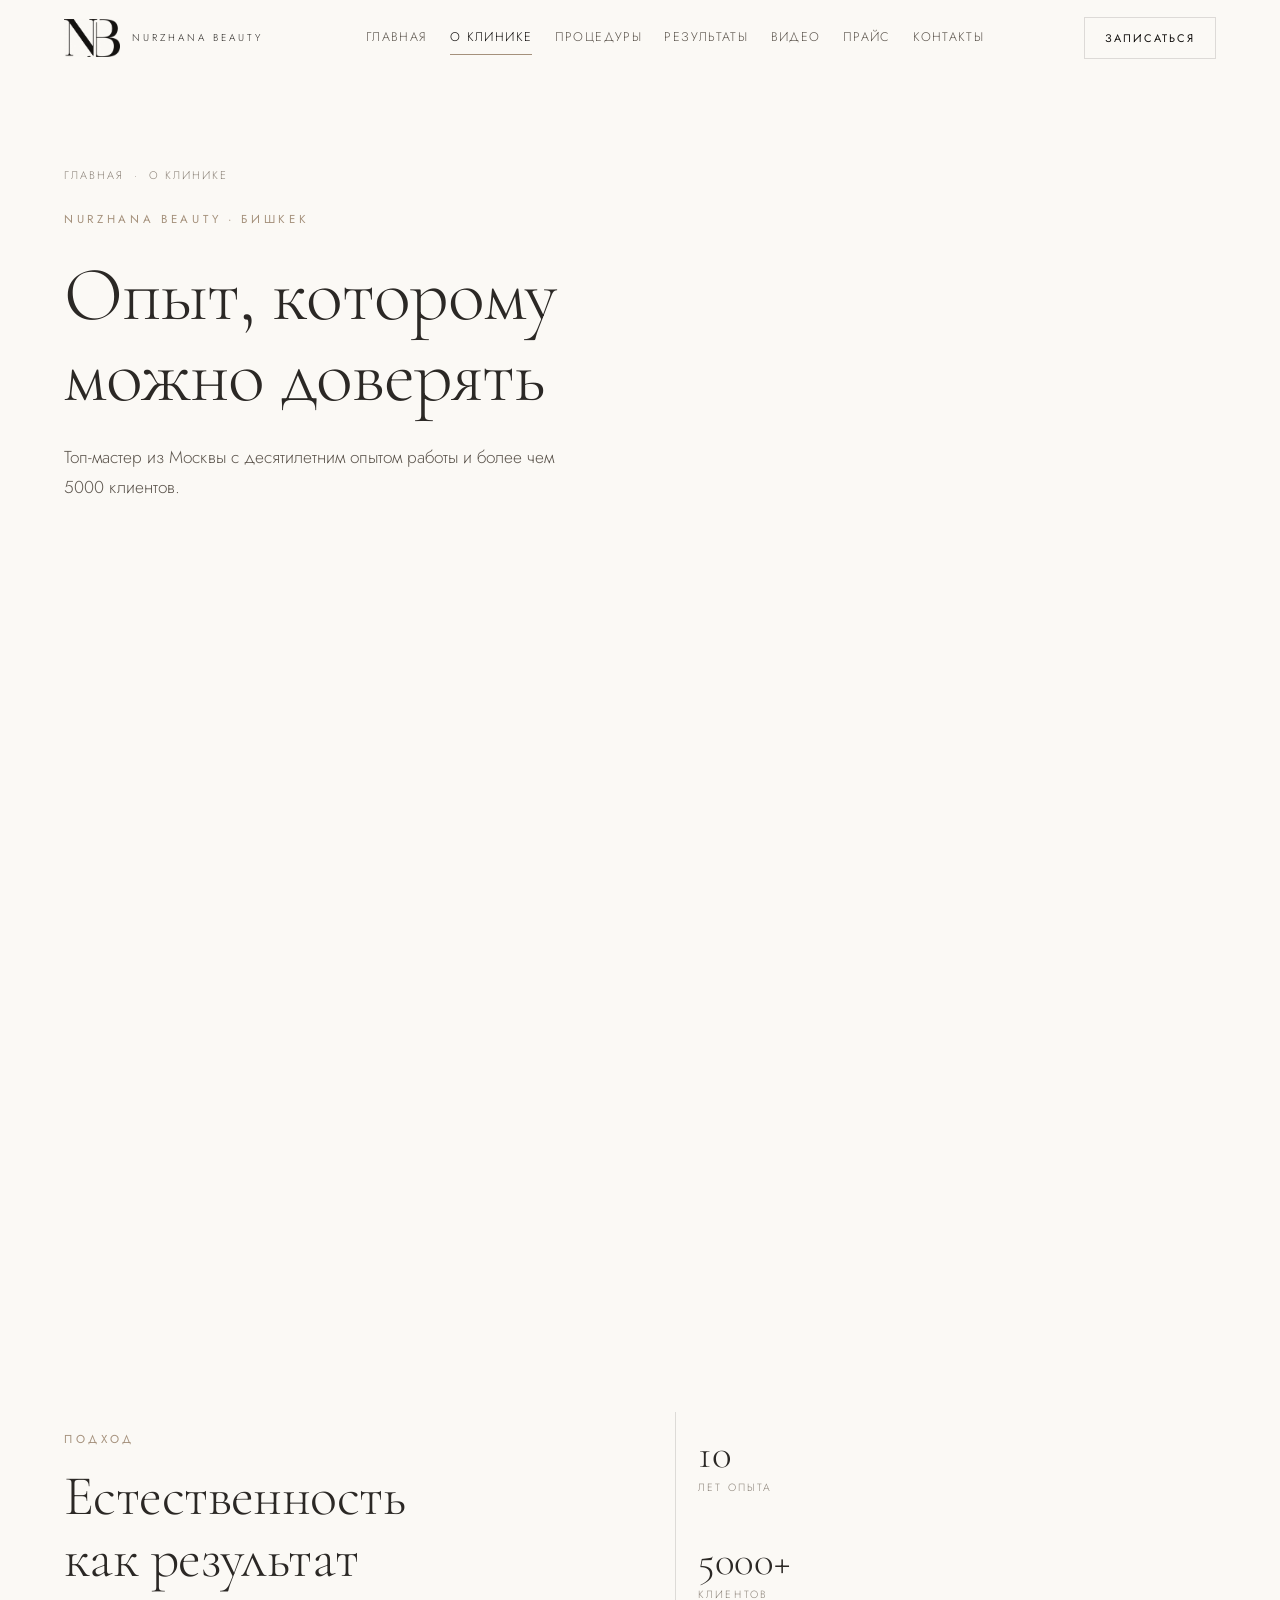
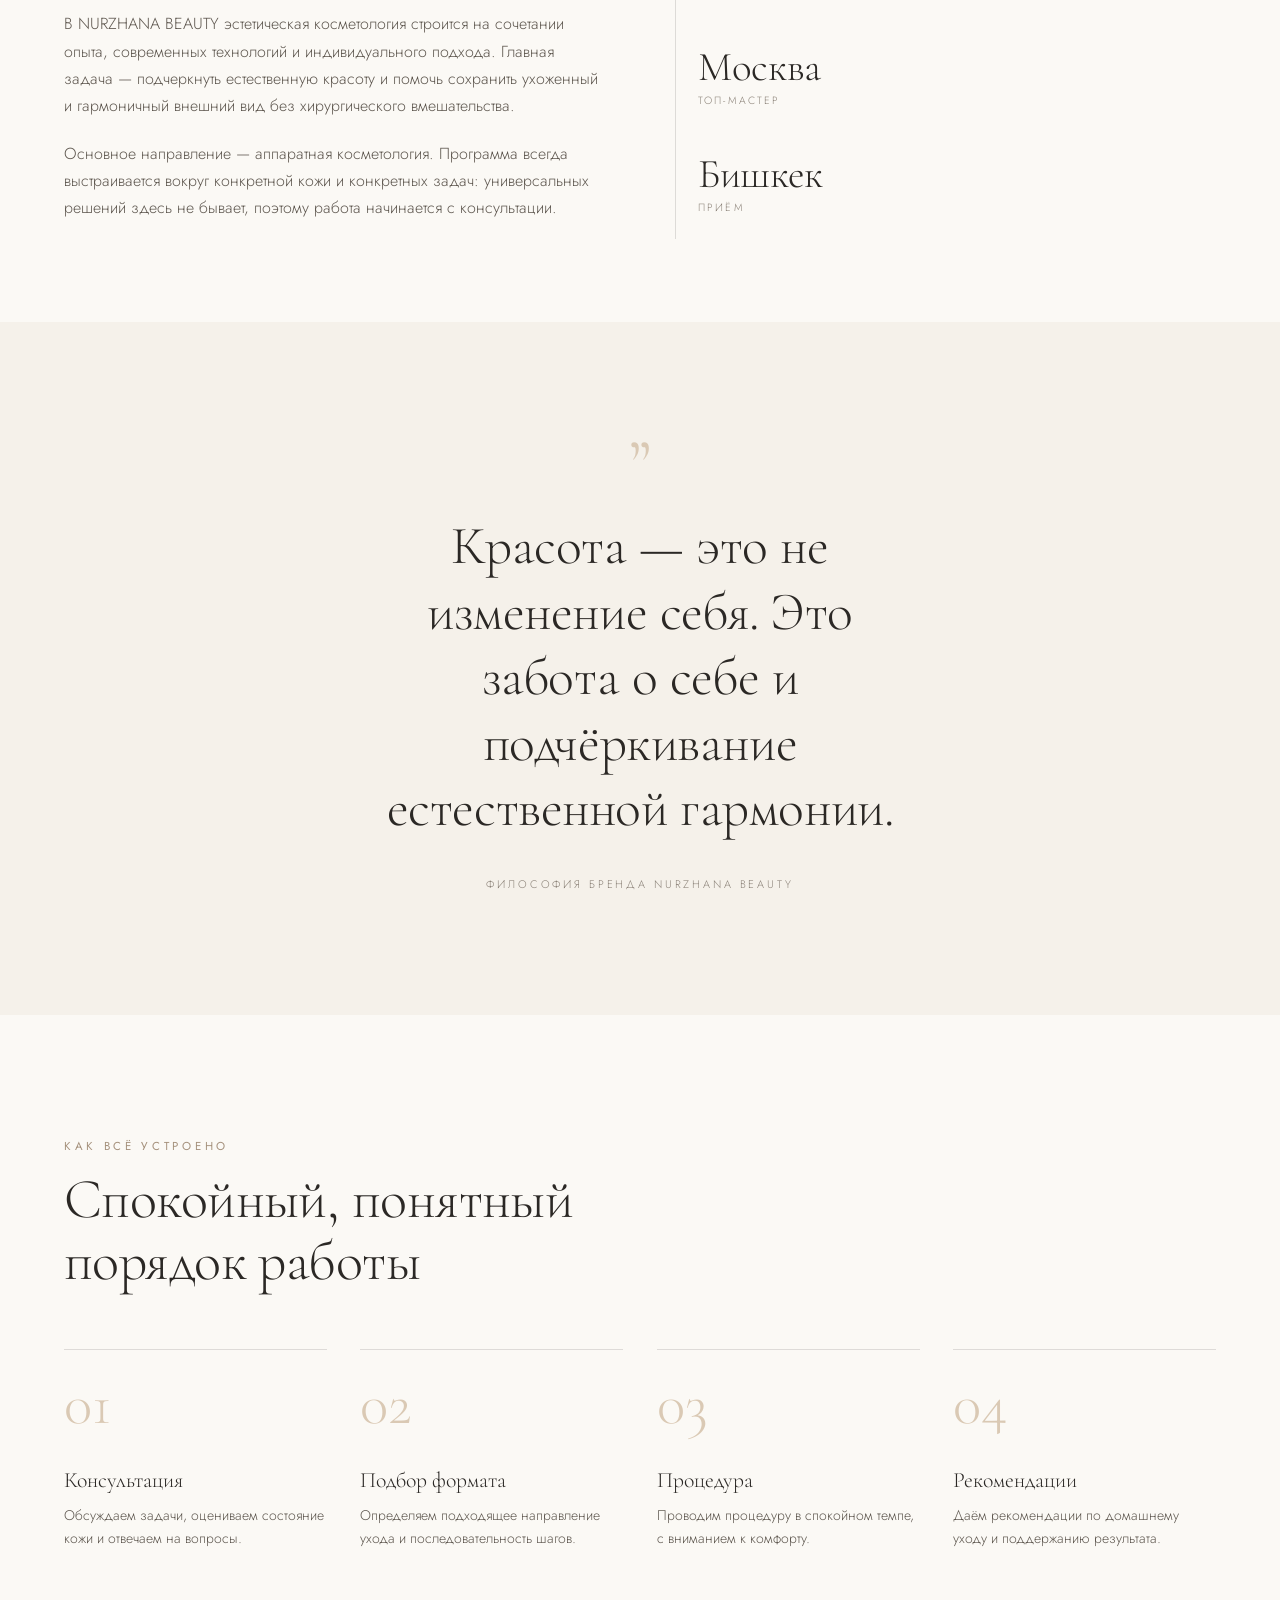
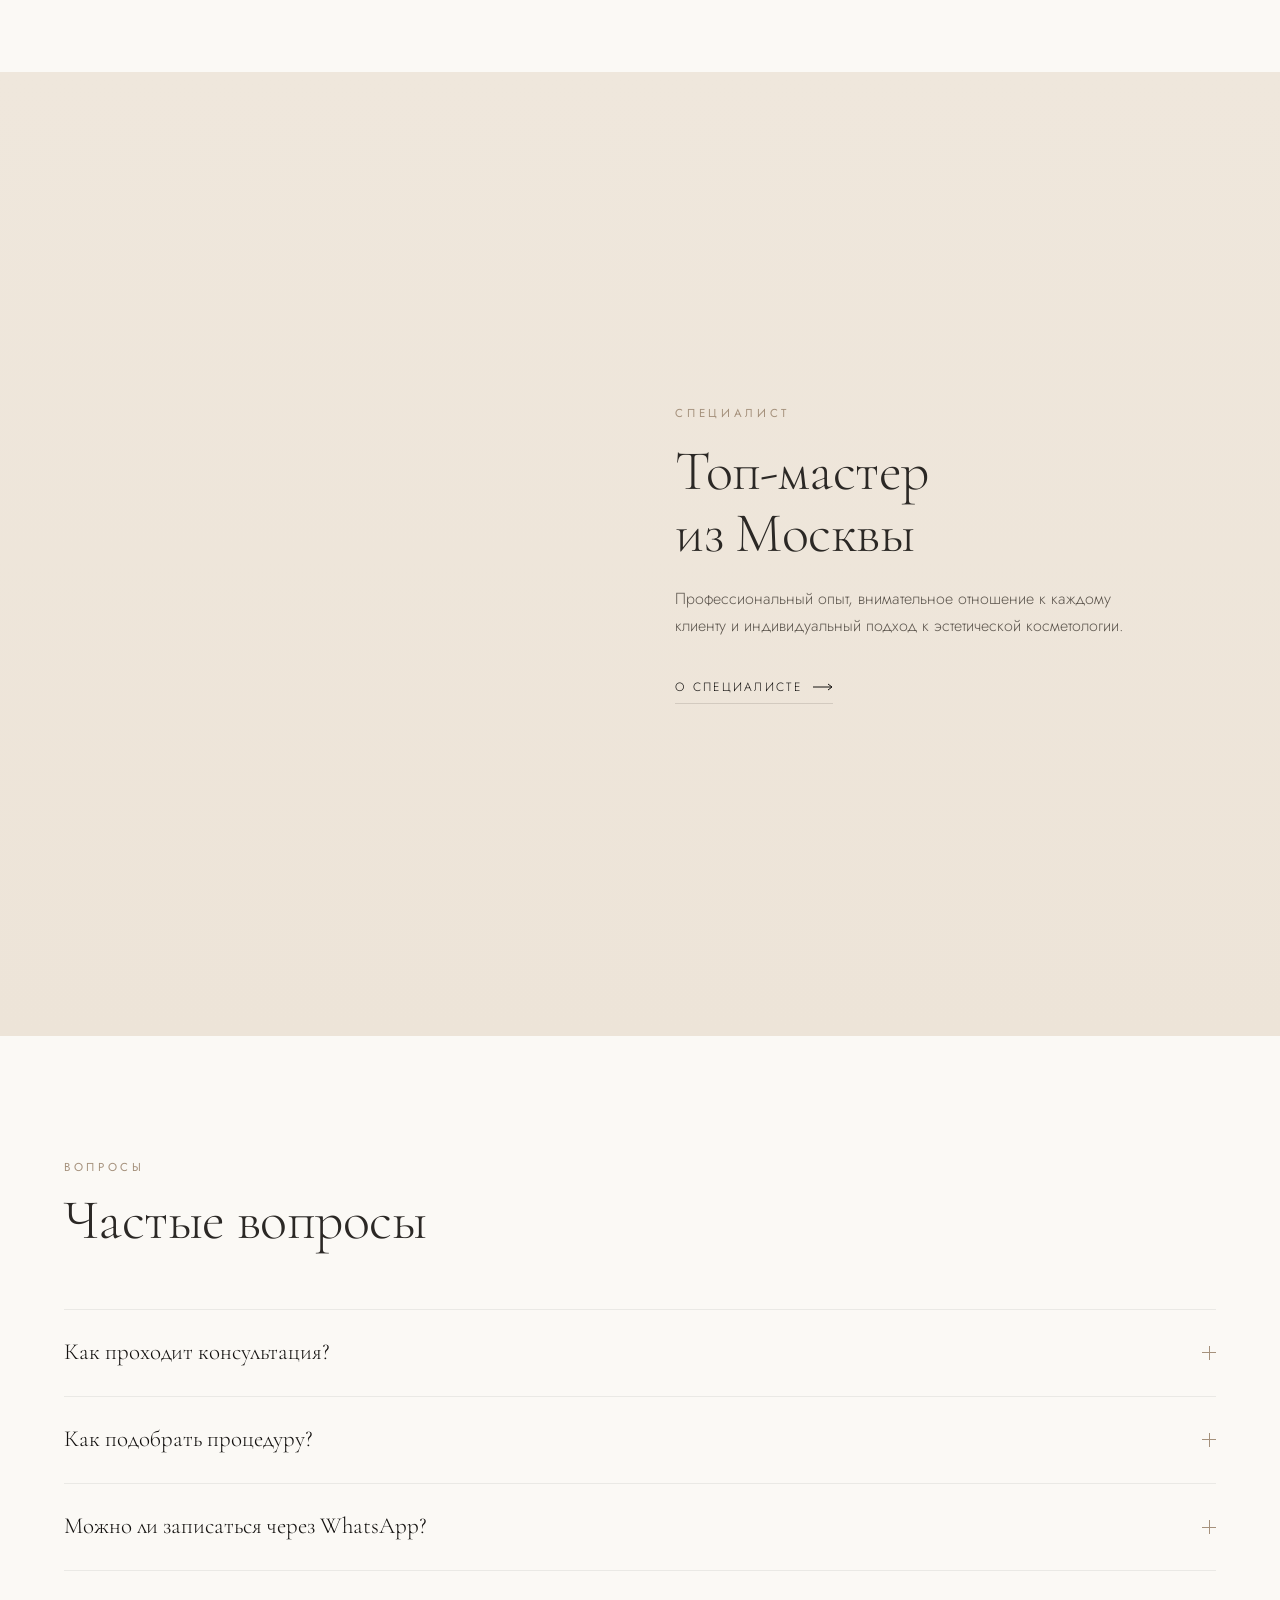
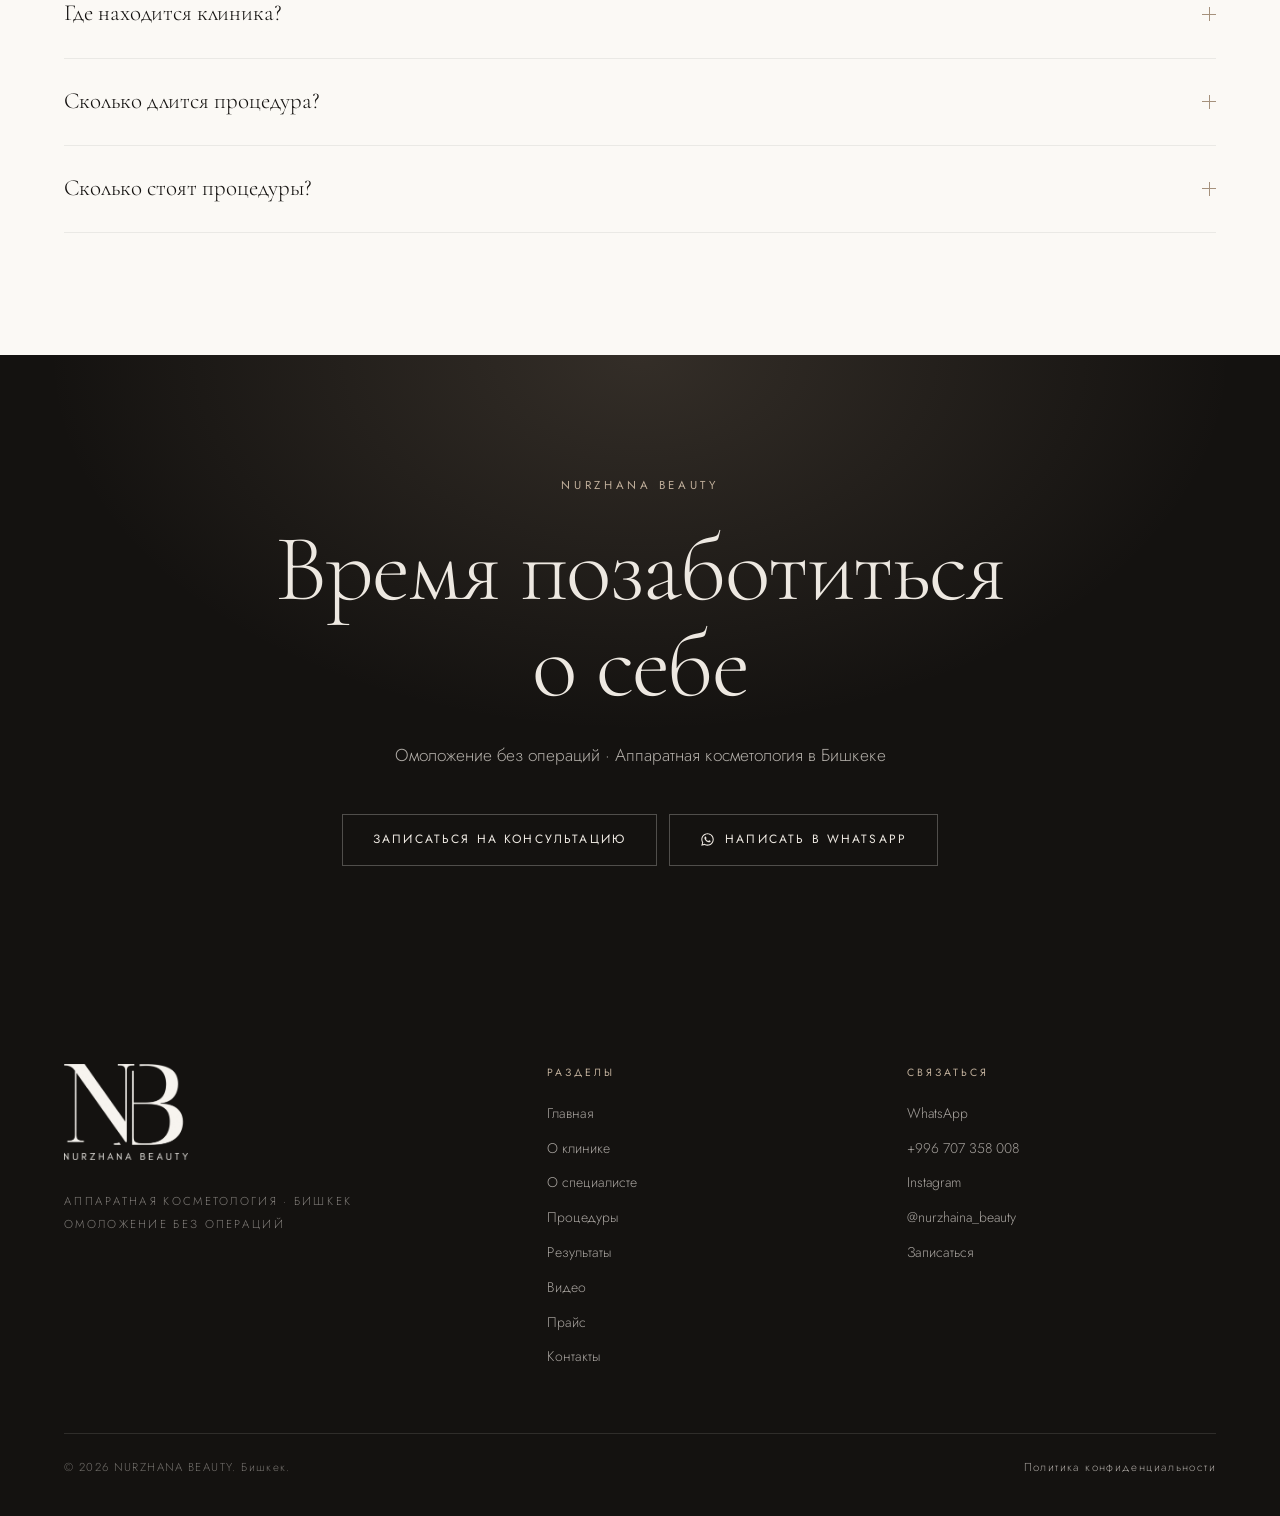
==== about.html @ 9b2171ca "Сайт NURZHANA BEAUTY — аппаратная косметология, Бишкек Премиальный статический сайт бренда: 10 стран" ====
<!doctype html>
<html lang="ru">
<head>
<meta charset="utf-8">
<meta name="viewport" content="width=device-width,initial-scale=1">
<title>О клинике — NURZHANA BEAUTY, аппаратная косметология в Бишкеке</title>
<meta name="description" content="NURZHANA BEAUTY — аппаратная косметология в Бишкеке. Опыт, современные технологии и индивидуальный подход: 10 лет практики и более 5000 клиентов.">
<meta name="theme-color" content="#FBF9F5">
<meta property="og:type" content="website">
<meta property="og:site_name" content="NURZHANA BEAUTY">
<meta property="og:locale" content="ru_RU">
<meta property="og:title" content="О клинике — NURZHANA BEAUTY">
<meta property="og:description" content="Опыт, которому можно доверять. Аппаратная косметология в Бишкеке.">
<meta property="og:image" content="assets/img/og.jpg">
<meta property="og:image:width" content="1200">
<meta property="og:image:height" content="630">
<meta name="twitter:card" content="summary_large_image">
<link rel="icon" href="assets/img/favicon-32.png" sizes="32x32">
<link rel="apple-touch-icon" href="assets/img/apple-touch-icon.png">
<link rel="preconnect" href="https://fonts.googleapis.com">
<link rel="preconnect" href="https://fonts.gstatic.com" crossorigin>
<link rel="stylesheet" href="https://fonts.googleapis.com/css2?family=Cormorant+Garamond:ital,wght@0,300;0,400;1,300&family=Jost:wght@300;400;500&display=swap">
<link rel="stylesheet" href="assets/css/style.css">
<script defer src="assets/js/data.js"></script>
<script defer src="assets/js/main.js"></script>
</head>
<body>
<!--HEADER:START-->
<a class="skip" href="#main">Перейти к содержанию</a>

<header class="site-header">
  <div class="wrap site-header__in">
    <a class="logo" href="index.html" aria-label="NURZHANA BEAUTY — на главную">
      <img class="logo__mark" src="assets/img/logo-mark.png" alt="" width="56" height="38" aria-hidden="true"
           onerror="document.documentElement.classList.add('no-logo-img');this.remove()">
      <span class="logo__mono" aria-hidden="true">NB</span>
      <span class="logo__word">Nurzhana Beauty</span>
    </a>

    <nav class="nav" aria-label="Основная навигация">
      <a href="index.html">Главная</a>
      <a href="about.html">О клинике</a>
      <a href="procedures.html">Процедуры</a>
      <a href="results.html">Результаты</a>
      <a href="video.html">Видео</a>
      <a href="price.html">Прайс</a>
      <a href="contacts.html">Контакты</a>
    </nav>

    <a class="btn btn--ghost btn--sm header-cta" href="contacts.html#zapis" data-cta-book><span>Записаться</span></a>

    <button class="burger" type="button" aria-label="Открыть меню" aria-expanded="false" aria-controls="drawer">
      <span></span><span></span>
    </button>
  </div>
</header>

<div class="drawer" id="drawer" aria-hidden="true">
  <nav aria-label="Мобильная навигация">
    <a href="index.html">Главная</a>
    <a href="about.html">О клинике</a>
    <a href="procedures.html">Процедуры</a>
    <a href="results.html">Результаты</a>
    <a href="video.html">Видео</a>
    <a href="price.html">Прайс</a>
    <a href="contacts.html">Контакты</a>
  </nav>
  <div class="drawer__meta">
    <a class="btn btn--wide" href="#" data-wa="default"><span>Написать в WhatsApp</span></a>
    <div class="drawer__sub">
      <a href="specialist.html">О специалисте</a>
      <a href="https://www.instagram.com/nurzhaina_beauty/" target="_blank" rel="noopener">Instagram</a>
      <a href="tel:+996707358008">+996 707 358 008</a>
    </div>
  </div>
</div>

<a class="fab" href="#" data-wa="default" aria-label="Написать в WhatsApp">
  <span class="fab__ico" aria-hidden="true">
    <svg width="21" height="21" viewBox="0 0 24 24" fill="currentColor"><path d="M12.04 2C6.58 2 2.13 6.45 2.13 11.91c0 1.75.46 3.46 1.32 4.96L2 22l5.25-1.38a9.9 9.9 0 004.79 1.22h.01c5.46 0 9.91-4.45 9.91-9.91 0-2.65-1.03-5.14-2.9-7.01A9.82 9.82 0 0012.04 2zm0 18.15h-.01a8.23 8.23 0 01-4.19-1.15l-.3-.18-3.12.82.83-3.04-.2-.31a8.19 8.19 0 01-1.26-4.38c0-4.54 3.7-8.23 8.25-8.23 2.2 0 4.27.86 5.83 2.42a8.19 8.19 0 012.41 5.82c0 4.54-3.7 8.23-8.24 8.23zm4.52-6.16c-.25-.12-1.47-.72-1.69-.81-.23-.08-.39-.12-.56.13-.16.24-.64.8-.79.97-.14.16-.29.19-.54.06-.25-.12-1.05-.39-1.99-1.23-.74-.66-1.23-1.47-1.38-1.72-.14-.25-.01-.38.11-.5.11-.11.25-.29.37-.44.12-.14.16-.25.25-.41.08-.17.04-.31-.02-.43-.06-.12-.56-1.34-.76-1.84-.2-.48-.4-.42-.56-.43h-.47c-.16 0-.43.06-.65.31-.22.25-.86.84-.86 2.05s.88 2.38 1 2.54c.12.17 1.73 2.64 4.2 3.7.59.25 1.04.4 1.4.52.59.19 1.12.16 1.55.1.47-.07 1.47-.6 1.68-1.18.21-.58.21-1.07.14-1.18-.06-.11-.22-.17-.47-.29z"/></svg>
  </span>
  <span class="fab__tx">Написать в WhatsApp</span>
</a>

<nav class="mbar" aria-label="Быстрые действия">
  <div class="mbar__in">
    <a href="#" data-wa="default">
      <svg viewBox="0 0 24 24" fill="currentColor" aria-hidden="true"><path d="M12.04 2C6.58 2 2.13 6.45 2.13 11.91c0 1.75.46 3.46 1.32 4.96L2 22l5.25-1.38a9.9 9.9 0 004.79 1.22h.01c5.46 0 9.91-4.45 9.91-9.91 0-2.65-1.03-5.14-2.9-7.01A9.82 9.82 0 0012.04 2zm0 18.15h-.01a8.23 8.23 0 01-4.19-1.15l-.3-.18-3.12.82.83-3.04-.2-.31a8.19 8.19 0 01-1.26-4.38c0-4.54 3.7-8.23 8.25-8.23 2.2 0 4.27.86 5.83 2.42a8.19 8.19 0 012.41 5.82c0 4.54-3.7 8.23-8.24 8.23zm4.52-6.16c-.25-.12-1.47-.72-1.69-.81-.23-.08-.39-.12-.56.13-.16.24-.64.8-.79.97-.14.16-.29.19-.54.06-.25-.12-1.05-.39-1.99-1.23-.74-.66-1.23-1.47-1.38-1.72-.14-.25-.01-.38.11-.5.11-.11.25-.29.37-.44.12-.14.16-.25.25-.41.08-.17.04-.31-.02-.43-.06-.12-.56-1.34-.76-1.84-.2-.48-.4-.42-.56-.43h-.47c-.16 0-.43.06-.65.31-.22.25-.86.84-.86 2.05s.88 2.38 1 2.54c.12.17 1.73 2.64 4.2 3.7.59.25 1.04.4 1.4.52.59.19 1.12.16 1.55.1.47-.07 1.47-.6 1.68-1.18.21-.58.21-1.07.14-1.18-.06-.11-.22-.17-.47-.29z"/></svg>
      WhatsApp
    </a>
    <a href="contacts.html#zapis" class="is-primary" data-cta-book>
      <svg viewBox="0 0 24 24" fill="none" stroke="currentColor" stroke-width="1.4" aria-hidden="true"><rect x="3" y="5" width="18" height="16" rx="2"/><path d="M3 10h18M8 3v4M16 3v4"/></svg>
      Записаться
    </a>
    <a href="https://www.instagram.com/nurzhaina_beauty/" target="_blank" rel="noopener">
      <svg viewBox="0 0 24 24" fill="none" stroke="currentColor" stroke-width="1.4" aria-hidden="true"><rect x="2.5" y="2.5" width="19" height="19" rx="5.5"/><circle cx="12" cy="12" r="4"/><circle cx="17.4" cy="6.6" r="1.1" fill="currentColor" stroke="none"/></svg>
      Instagram
    </a>
  </div>
</nav>
<!--HEADER:END-->

<main id="main">

  <section class="phero wrap">
    <div class="phero__in">
      <nav class="crumbs" aria-label="Хлебные крошки" data-reveal="fade">
        <a href="index.html">Главная</a><span>·</span><span>О клинике</span>
      </nav>
      <p class="eyebrow" data-reveal="fade">NURZHANA BEAUTY · Бишкек</p>
      <h1 class="h1" data-reveal data-d="60">Опыт, которому<br>можно доверять</h1>
      <p class="lead mw-50" data-reveal data-d="140">Топ-мастер из Москвы с десятилетним опытом работы и более чем 5000 клиентов.</p>
    </div>
  </section>

  <section class="wrap" style="padding-bottom:var(--sec)">
    <div class="ratio r-16-9" data-reveal="img">
      <div class="ph ph--c"><span class="ph__label">Место для фотографии клиники · интерьер, свет, детали</span></div>
    </div>
  </section>

  <section class="sec sec--tight wrap">
    <div class="split">
      <div class="split__copy">
        <p class="eyebrow" data-reveal="fade">Подход</p>
        <h2 class="h2" data-reveal data-d="60" style="margin-top:18px">Естественность<br>как результат</h2>
        <p class="body" data-reveal data-d="120">В NURZHANA BEAUTY эстетическая косметология строится на сочетании опыта, современных технологий и индивидуального подхода. Главная задача — подчеркнуть естественную красоту и помочь сохранить ухоженный и гармоничный внешний вид без хирургического вмешательства.</p>
        <p class="body" data-reveal data-d="180">Основное направление — аппаратная косметология. Программа всегда выстраивается вокруг конкретной кожи и конкретных задач: универсальных решений здесь не бывает, поэтому работа начинается с консультации.</p>
      </div>
      <div class="split__media">
        <div class="stats" style="flex-direction:column;gap:0" data-reveal data-d="140">
          <div class="stat" style="padding:22px 0 22px 22px"><span class="stat__n">10</span><span class="stat__l">лет опыта</span></div>
          <div class="stat" style="padding:22px 0 22px 22px"><span class="stat__n">5000+</span><span class="stat__l">клиентов</span></div>
          <div class="stat" style="padding:22px 0 22px 22px"><span class="stat__n">Москва</span><span class="stat__l">топ-мастер</span></div>
          <div class="stat" style="padding:22px 0 22px 22px"><span class="stat__n">Бишкек</span><span class="stat__l">приём</span></div>
        </div>
      </div>
    </div>
  </section>

  <section class="sec sec--milk">
    <div class="wrap wrap--narrow">
      <figure class="quote" data-reveal>
        <span class="mark" aria-hidden="true">”</span>
        <blockquote>Красота — это не изменение себя. Это забота о себе и подчёркивание естественной гармонии.</blockquote>
        <figcaption>Философия бренда NURZHANA BEAUTY</figcaption>
      </figure>
    </div>
  </section>

  <section class="sec wrap">
    <div class="sechead">
      <div class="sechead__l">
        <p class="eyebrow" data-reveal="fade">Как всё устроено</p>
        <h2 class="h2 mw-42" data-reveal data-d="60">Спокойный, понятный<br>порядок работы</h2>
      </div>
    </div>
    <div class="why">
      <div class="why__i" data-reveal data-d="0">
        <span class="why__n">01</span>
        <h3 class="why__t">Консультация</h3>
        <p class="why__d">Обсуждаем задачи, оцениваем состояние кожи и отвечаем на вопросы.</p>
      </div>
      <div class="why__i" data-reveal data-d="90">
        <span class="why__n">02</span>
        <h3 class="why__t">Подбор формата</h3>
        <p class="why__d">Определяем подходящее направление ухода и последовательность шагов.</p>
      </div>
      <div class="why__i" data-reveal data-d="180">
        <span class="why__n">03</span>
        <h3 class="why__t">Процедура</h3>
        <p class="why__d">Проводим процедуру в спокойном темпе, с вниманием к комфорту.</p>
      </div>
      <div class="why__i" data-reveal data-d="270">
        <span class="why__n">04</span>
        <h3 class="why__t">Рекомендации</h3>
        <p class="why__d">Даём рекомендации по домашнему уходу и поддержанию результата.</p>
      </div>
    </div>
  </section>

  <section class="sec sec--beige">
    <div class="wrap">
      <div class="split split--rev">
        <div class="split__copy">
          <p class="eyebrow" data-reveal="fade">Специалист</p>
          <h2 class="h2" data-reveal data-d="60" style="margin-top:18px">Топ-мастер<br>из Москвы</h2>
          <p class="body mw-50" data-reveal data-d="120">Профессиональный опыт, внимательное отношение к каждому клиенту и индивидуальный подход к эстетической косметологии.</p>
          <div data-reveal data-d="180" style="padding-top:12px">
            <a class="link-arrow" href="specialist.html">
              <span>О специалисте</span>
              <svg width="20" height="8" viewBox="0 0 20 8" fill="none" stroke="currentColor"><path d="M15 1l4 3-4 3M0 4h19"/></svg>
            </a>
          </div>
        </div>
        <div class="split__media">
          <div class="ratio r-3-4" data-reveal="img" data-parallax="4">
            <div class="ph ph--b"><span class="ph__label">Место для портрета специалиста</span></div>
          </div>
        </div>
      </div>
    </div>
  </section>

  <section class="sec wrap">
    <div class="sechead">
      <div class="sechead__l">
        <p class="eyebrow" data-reveal="fade">Вопросы</p>
        <h2 class="h2" data-reveal data-d="60">Частые вопросы</h2>
      </div>
    </div>

    <div class="acc" data-reveal="fade">
      <div class="acc__i">
        <button class="acc__b" type="button">Как проходит консультация?<span class="acc__ico" aria-hidden="true"></span></button>
        <div class="acc__p"><div>На консультации специалист обсуждает ваши задачи и пожелания, оценивает состояние кожи и предлагает подходящий формат ухода. Никаких обязательств: вы получаете рекомендации и решаете, что делать дальше.</div></div>
      </div>
      <div class="acc__i">
        <button class="acc__b" type="button">Как подобрать процедуру?<span class="acc__ico" aria-hidden="true"></span></button>
        <div class="acc__p"><div>Подбор всегда индивидуален и происходит очно, после осмотра. Заочно назвать «ту самую» процедуру невозможно — именно поэтому первый шаг всегда консультация.</div></div>
      </div>
      <div class="acc__i">
        <button class="acc__b" type="button">Можно ли записаться через WhatsApp?<span class="acc__ico" aria-hidden="true"></span></button>
        <div class="acc__p"><div>Да, это самый быстрый способ. Напишите на <a href="#" data-wa="default" style="border-bottom:1px solid var(--line)">+996 707 358 008</a> — подскажем ближайшее свободное время и ответим на вопросы.</div></div>
      </div>
      <div class="acc__i">
        <button class="acc__b" type="button">Где находится клиника?<span class="acc__ico" aria-hidden="true"></span></button>
        <div class="acc__p"><div>NURZHANA BEAUTY находится в Бишкеке. Точный адрес и ориентиры подскажем в WhatsApp при подтверждении записи.</div></div>
      </div>
      <div class="acc__i">
        <button class="acc__b" type="button">Сколько длится процедура?<span class="acc__ico" aria-hidden="true"></span></button>
        <div class="acc__p"><div>Продолжительность зависит от выбранного формата. Точное время назовём при записи, когда будет понятна программа.</div></div>
      </div>
      <div class="acc__i">
        <button class="acc__b" type="button">Сколько стоят процедуры?<span class="acc__ico" aria-hidden="true"></span></button>
        <div class="acc__p"><div>Актуальную стоимость подскажем в WhatsApp — она зависит от подобранной программы. Раздел <a href="price.html" style="border-bottom:1px solid var(--line)">«Прайс»</a> обновляется по мере уточнения.</div></div>
      </div>
    </div>
  </section>

  <section class="sec sec--ink final">
    <div class="wrap final__in">
      <p class="eyebrow" data-reveal="fade">NURZHANA BEAUTY</p>
      <h2 class="display" data-reveal data-d="60">Время позаботиться<br>о себе</h2>
      <p class="lead" data-reveal data-d="120">Омоложение без операций · Аппаратная косметология в Бишкеке</p>
      <div class="btn-row" data-reveal data-d="180" style="margin-top:clamp(28px,3.4vw,44px)">
        <a class="btn btn--light" href="contacts.html#zapis" data-cta-book><span>Записаться на консультацию</span></a>
        <a class="btn btn--light" href="#" data-wa="default" data-wa-ico><span>Написать в WhatsApp</span></a>
      </div>
    </div>
  </section>

</main>

<!--FOOTER:START-->
<footer class="site-footer">
  <div class="wrap">
    <div class="footer-grid">
      <div>
        <a class="logo logo--full" href="index.html" aria-label="NURZHANA BEAUTY — на главную">
          <img class="logo__full" src="assets/img/logo-full-light.png" alt="NURZHANA BEAUTY" width="124" height="96"
               onerror="document.documentElement.classList.add('no-logo-img');this.remove()">
          <span class="logo__mono" aria-hidden="true">NB</span>
          <span class="logo__word">Nurzhana Beauty</span>
        </a>
        <p class="footer-tag">Аппаратная косметология · Бишкек<br>Омоложение без операций</p>
      </div>

      <div class="footer-col">
        <h4>Разделы</h4>
        <ul>
          <li><a href="index.html">Главная</a></li>
          <li><a href="about.html">О клинике</a></li>
          <li><a href="specialist.html">О специалисте</a></li>
          <li><a href="procedures.html">Процедуры</a></li>
          <li><a href="results.html">Результаты</a></li>
          <li><a href="video.html">Видео</a></li>
          <li><a href="price.html">Прайс</a></li>
          <li><a href="contacts.html">Контакты</a></li>
        </ul>
      </div>

      <div class="footer-col">
        <h4>Связаться</h4>
        <ul>
          <li><a href="#" data-wa="default">WhatsApp</a></li>
          <li><a href="tel:+996707358008">+996 707 358 008</a></li>
          <li><a href="https://www.instagram.com/nurzhaina_beauty/" target="_blank" rel="noopener">Instagram</a></li>
          <li><a href="https://www.instagram.com/nurzhaina_beauty/" target="_blank" rel="noopener">@nurzhaina_beauty</a></li>
          <li><a href="contacts.html#zapis" data-cta-book>Записаться</a></li>
        </ul>
      </div>
    </div>

    <div class="footer-bot">
      <span>© <span data-year>2026</span> NURZHANA BEAUTY. Бишкек.</span>
      <a href="privacy.html">Политика конфиденциальности</a>
    </div>
  </div>
</footer>
<!--FOOTER:END-->
</body>
</html>
---- assets/css/style.css ----
/* ============================================================
   NURZHANA BEAUTY — design system
   Quiet luxury · aesthetic medicine · editorial
   ============================================================ */

/* ---------- tokens ---------- */
:root{
  /* surfaces */
  --ivory:#FBF9F5;
  --warm-white:#FFFDFA;
  --milk:#F5F1EA;
  --beige:#EFE7DC;
  --nude:#E6D9C9;
  --champagne:#DAC9B4;
  --taupe:#A5917C;
  --taupe-soft:#BFAE9A;
  --grey:#C7C2BA;
  --graphite:#2B2825;
  --ink:#141210;

  /* text */
  --text:#2B2825;
  --text-2:#5E574F;
  --text-3:#8C8379;

  /* lines */
  --line:rgba(43,40,37,.14);
  --line-soft:rgba(43,40,37,.08);

  /* type */
  --serif:"Cormorant Garamond","Times New Roman",Times,serif;
  --sans:"Jost","Helvetica Neue",Arial,sans-serif;

  /* motion */
  --ease:cubic-bezier(.22,.61,.36,1);
  --ease-out:cubic-bezier(.16,1,.3,1);

  /* layout */
  --gut:clamp(20px,5vw,64px);
  --maxw:1360px;
  --sec:clamp(72px,9.5vw,168px);
  --hdr:76px;
}

/* ---------- reset ---------- */
*,*::before,*::after{box-sizing:border-box}
html{-webkit-text-size-adjust:100%;scroll-behavior:smooth}
@media (prefers-reduced-motion:reduce){html{scroll-behavior:auto}}
body{
  margin:0;
  background:var(--ivory);
  color:var(--text);
  font-family:var(--sans);
  font-size:16px;
  font-weight:300;
  line-height:1.7;
  -webkit-font-smoothing:antialiased;
  -moz-osx-font-smoothing:grayscale;
  overflow-x:hidden;
}
img,svg,video{max-width:100%;display:block}
button,input,select,textarea{font:inherit;color:inherit}
a{color:inherit;text-decoration:none}
h1,h2,h3,h4,p,figure,blockquote{margin:0}
ul,ol{margin:0;padding:0;list-style:none}
::selection{background:var(--nude);color:var(--ink)}

/* focus */
:focus-visible{outline:1px solid var(--taupe);outline-offset:4px;border-radius:2px}
.skip{
  position:absolute;left:var(--gut);top:-100px;z-index:200;
  background:var(--ink);color:var(--ivory);padding:12px 20px;
  font-size:12px;letter-spacing:.18em;text-transform:uppercase;transition:top .3s
}
.skip:focus{top:12px}

/* ---------- layout ---------- */
.wrap{width:100%;max-width:var(--maxw);margin-inline:auto;padding-inline:var(--gut)}
.wrap--narrow{max-width:960px}
.sec{padding-block:var(--sec);position:relative}
.sec--tight{padding-block:clamp(56px,6.5vw,104px)}
.sec--milk{background:var(--milk)}
.sec--beige{background:linear-gradient(180deg,var(--beige) 0%,#EDE4D8 100%)}
.sec--ink{background:var(--ink);color:#EDE8E1}
.sec--ink .eyebrow{color:var(--taupe-soft)}
.sec--ink .lead,.sec--ink .body{color:rgba(237,232,225,.72)}
.sec--ink .muted,.sec--ink .tiny{color:rgba(237,232,225,.5)}
.rule{height:1px;background:var(--line-soft);border:0;margin:0}

/* ---------- typography ---------- */
.eyebrow{
  font-size:clamp(10px,1.05vw,11.5px);
  letter-spacing:.32em;text-transform:uppercase;
  color:var(--taupe);font-weight:400;line-height:1.6
}
.display{
  font-family:var(--serif);font-weight:300;
  font-size:clamp(40px,7.4vw,104px);
  line-height:1.02;letter-spacing:-.015em;
}
.h1{font-family:var(--serif);font-weight:300;font-size:clamp(36px,6vw,80px);line-height:1.06;letter-spacing:-.012em}
.h2{font-family:var(--serif);font-weight:300;font-size:clamp(30px,4.4vw,62px);line-height:1.1;letter-spacing:-.01em}
.h3{font-family:var(--serif);font-weight:300;font-size:clamp(22px,2.5vw,34px);line-height:1.2}
.h4{font-family:var(--sans);font-weight:400;font-size:clamp(15px,1.35vw,18px);letter-spacing:.02em;line-height:1.4}
.lead{font-size:clamp(16px,1.35vw,19px);line-height:1.75;color:var(--text-2);font-weight:300}
.body{color:var(--text-2)}
.muted{color:var(--text-3);font-size:14px}
.tiny{font-size:12px;letter-spacing:.14em;text-transform:uppercase;color:var(--text-3)}
.it{font-style:italic}
.mw-60{max-width:60ch}
.mw-50{max-width:50ch}
.mw-42{max-width:42ch}

/* ---------- logo lockup ----------
   .logo__mark   — монограмма NB из оригинального логотипа (шапка)
   .logo__full   — полный логотип без изменений (подвал)
   .logo__mono   — типографская запасная монограмма, если картинка не загрузилась
---------------------------------- */
.logo{display:inline-flex;align-items:center;gap:12px;line-height:1}
.logo__mark{height:38px;width:auto;flex:none;transition:opacity .35s var(--ease)}
.logo:hover .logo__mark{opacity:.72}
.logo__word{
  font-family:var(--sans);font-weight:300;font-size:10px;
  letter-spacing:.3em;text-transform:uppercase;padding-right:.3em;white-space:nowrap;color:var(--text)
}
.logo__mono{display:none;font-family:var(--serif);font-weight:400;font-size:30px;line-height:.9;letter-spacing:-.13em;padding-right:.13em}
html.no-logo-img .logo__mono{display:block}

/* полный логотип в подвале */
.logo--full{flex-direction:column;align-items:flex-start;gap:0}
.logo__full{height:96px;width:auto}
.logo--full .logo__word{display:none}
html.no-logo-img .logo--full{gap:8px}
html.no-logo-img .logo--full .logo__word{display:block;font-size:11px;letter-spacing:.4em;padding-right:.4em}
.site-footer .logo__word,.site-footer .logo__mono{color:#F2EEE8}

@media (max-width:1080px){.logo__mark{height:34px}.logo__word{font-size:9.5px;letter-spacing:.26em;padding-right:.26em}}
@media (max-width:400px){.logo__word{font-size:8.5px;letter-spacing:.22em;padding-right:.22em}}

/* ---------- header ---------- */
.site-header{
  position:fixed;inset:0 0 auto 0;z-index:100;
  height:var(--hdr);display:flex;align-items:center;
  transition:background .45s var(--ease),box-shadow .45s var(--ease),height .45s var(--ease);
  background:transparent;
}
.site-header.is-stuck{
  background:rgba(251,249,245,.86);
  -webkit-backdrop-filter:saturate(1.4) blur(14px);
  backdrop-filter:saturate(1.4) blur(14px);
  box-shadow:0 1px 0 var(--line-soft);
  height:64px;
}
.site-header__in{display:flex;align-items:center;justify-content:space-between;gap:24px;width:100%}
.nav{display:flex;align-items:center;gap:clamp(13px,1.75vw,28px)}
.nav a{
  font-size:12.5px;letter-spacing:.11em;text-transform:uppercase;font-weight:300;
  color:var(--text-2);position:relative;padding-block:6px;transition:color .35s var(--ease);white-space:nowrap
}
.nav a::after{
  content:"";position:absolute;left:0;right:0;bottom:0;height:1px;background:var(--taupe);
  transform:scaleX(0);transform-origin:right;transition:transform .45s var(--ease)
}
.nav a:hover{color:var(--ink)}
.nav a:hover::after,.nav a[aria-current="page"]::after{transform:scaleX(1);transform-origin:left}
.nav a[aria-current="page"]{color:var(--ink)}
.header-cta{display:inline-flex}
.burger{
  display:none;width:44px;height:44px;margin-right:-10px;
  background:none;border:0;cursor:pointer;position:relative
}
.burger span{
  position:absolute;left:11px;width:22px;height:1px;background:var(--ink);
  transition:transform .4s var(--ease),opacity .25s var(--ease)
}
.burger span:nth-child(1){top:18px}
.burger span:nth-child(2){top:25px}
.is-menu-open .burger span:nth-child(1){transform:translateY(3.5px) rotate(45deg)}
.is-menu-open .burger span:nth-child(2){transform:translateY(-3.5px) rotate(-45deg)}

/* mobile drawer */
.drawer{
  position:fixed;inset:0;z-index:99;background:var(--ivory);
  display:flex;flex-direction:column;justify-content:center;
  padding:calc(var(--hdr) + 24px) var(--gut) 96px;
  opacity:0;visibility:hidden;transform:translateY(-8px);
  transition:opacity .45s var(--ease),transform .55s var(--ease),visibility .45s;
  overflow-y:auto
}
.is-menu-open .drawer{opacity:1;visibility:visible;transform:none}
.drawer nav{display:flex;flex-direction:column;gap:2px}
.drawer nav a{
  font-family:var(--serif);font-size:clamp(27px,7.4vw,42px);font-weight:300;line-height:1.38;
  color:var(--ink);opacity:0;transform:translateY(14px);
  transition:opacity .5s var(--ease),transform .5s var(--ease)
}
.is-menu-open .drawer nav a{opacity:1;transform:none;transition-delay:calc(.05s * var(--i,0) + .1s)}
.drawer__meta{margin-top:auto;padding-top:32px;border-top:1px solid var(--line-soft);display:flex;flex-direction:column;gap:16px}
.drawer__sub{display:flex;flex-wrap:wrap;gap:18px}
.drawer__sub a{font-size:11.5px;letter-spacing:.16em;text-transform:uppercase;color:var(--text-3)}

/* ---------- buttons ---------- */
.btn{
  --bg:var(--ink);--fg:var(--ivory);--bd:var(--ink);
  display:inline-flex;align-items:center;justify-content:center;gap:10px;
  min-height:52px;padding:0 30px;position:relative;overflow:hidden;
  background:var(--bg);color:var(--fg);border:1px solid var(--bd);
  font-size:12px;letter-spacing:.18em;text-transform:uppercase;font-weight:400;
  cursor:pointer;transition:color .45s var(--ease),background .45s var(--ease),border-color .45s var(--ease);
  text-align:center;
}
.btn > *{position:relative;z-index:1}
.btn::before{
  content:"";position:absolute;inset:0;background:var(--taupe);
  transform:scaleY(0);transform-origin:bottom;transition:transform .5s var(--ease);z-index:0
}
.btn:hover::before{transform:scaleY(1)}
.btn:hover{border-color:var(--taupe);color:var(--ivory)}
.btn--ghost{--bg:transparent;--fg:var(--ink);--bd:var(--line)}
.btn--light{--bg:transparent;--fg:#EDE8E1;--bd:rgba(237,232,225,.28)}
.btn--sm{min-height:42px;padding:0 20px;font-size:11px}
.btn--wide{width:100%}
.btn__ico{width:15px;height:15px;flex:none}
.btn-row{display:flex;flex-wrap:wrap;gap:12px}

.link-arrow{
  display:inline-flex;align-items:center;gap:10px;
  font-size:12px;letter-spacing:.18em;text-transform:uppercase;color:var(--ink);
  padding-bottom:6px;border-bottom:1px solid var(--line);transition:border-color .4s var(--ease)
}
.sec--ink .link-arrow{color:#EDE8E1;border-color:rgba(237,232,225,.24)}
.link-arrow svg{transition:transform .45s var(--ease)}
.link-arrow:hover{border-color:var(--taupe)}
.link-arrow:hover svg{transform:translateX(6px)}

/* ---------- placeholders (no invented photos) ---------- */
.ph{
  position:relative;overflow:hidden;background:var(--beige);
  display:flex;align-items:center;justify-content:center;isolation:isolate
}
.ph::before{
  content:"";position:absolute;inset:0;z-index:0;
  background:
    radial-gradient(120% 90% at 22% 12%, rgba(255,255,255,.85) 0%, rgba(255,255,255,0) 58%),
    radial-gradient(90% 80% at 88% 96%, rgba(165,145,124,.30) 0%, rgba(165,145,124,0) 60%),
    linear-gradient(158deg,#F3ECE2 0%,#E7DACB 46%,#D9C8B4 100%);
  transition:transform 1.2s var(--ease-out)
}
.ph::after{
  content:"";position:absolute;inset:0;z-index:1;opacity:.3;mix-blend-mode:multiply;pointer-events:none;
  background-image:url("data:image/svg+xml,%3Csvg xmlns='http://www.w3.org/2000/svg' width='140' height='140'%3E%3Cfilter id='n'%3E%3CfeTurbulence type='fractalNoise' baseFrequency='.85' numOctaves='3'/%3E%3C/filter%3E%3Crect width='140' height='140' filter='url(%23n)' opacity='.5'/%3E%3C/svg%3E")
}
.ph__label{
  position:relative;z-index:2;text-align:center;padding:20px;
  font-size:10px;letter-spacing:.3em;text-transform:uppercase;color:rgba(43,40,37,.42);line-height:2
}
.ph--b::before{background:radial-gradient(110% 90% at 78% 10%, rgba(255,255,255,.8) 0%, rgba(255,255,255,0) 55%),linear-gradient(200deg,#EFE7DC 0%,#DFD2C2 52%,#C9B7A2 100%)}
.ph--c::before{background:radial-gradient(100% 100% at 50% 0%, rgba(255,255,255,.9) 0%, rgba(255,255,255,0) 62%),linear-gradient(140deg,#F6F1E9 0%,#E4D9CB 60%,#CDBEAC 100%)}
.ph--d::before{background:radial-gradient(120% 80% at 12% 90%, rgba(255,255,255,.7) 0%, rgba(255,255,255,0) 55%),linear-gradient(30deg,#EAE2D7 0%,#D8CABA 55%,#BFAF9E 100%)}
.ph--e::before{background:linear-gradient(190deg,#F8F4ED 0%,#EADFD1 55%,#D3C3B0 100%)}
.ph--f::before{background:linear-gradient(120deg,#EDE6DB 0%,#D9CCBB 48%,#C3B3A0 100%)}
.ph--ink{background:#1C1A17}
.ph--ink::before{background:radial-gradient(90% 90% at 50% 30%, rgba(165,145,124,.34) 0%, rgba(20,18,16,0) 62%),linear-gradient(160deg,#242120 0%,#161412 100%)}
.ph--ink .ph__label{color:rgba(237,232,225,.42)}

.ratio{position:relative;width:100%}
.ratio > *{position:absolute;inset:0;width:100%;height:100%}
/* настоящие фото/видео можно вставлять прямо внутрь .ratio вместо .ph */
.ratio > img,.ratio > video,.ratio > iframe{object-fit:cover;border:0}
.r-3-4{aspect-ratio:3/4}
.r-4-5{aspect-ratio:4/5}
.r-1-1{aspect-ratio:1/1}
.r-4-3{aspect-ratio:4/3}
.r-16-9{aspect-ratio:16/9}
.r-9-16{aspect-ratio:9/16}
.r-3-2{aspect-ratio:3/2}

/* ---------- hero ---------- */
.hero{position:relative;padding-top:calc(var(--hdr) + clamp(28px,5vw,60px));padding-bottom:clamp(40px,6vw,84px)}
.hero__grid{display:grid;grid-template-columns:minmax(0,1.02fr) minmax(0,1fr);gap:clamp(28px,5vw,76px);align-items:center}
.hero__copy{max-width:640px}
.hero__eyebrow{margin-bottom:clamp(18px,2.4vw,30px)}
.hero .display{margin-bottom:clamp(18px,2.2vw,28px)}
.hero__sub{max-width:44ch;margin-bottom:clamp(26px,3.4vw,40px)}
.hero__media{position:relative}
.hero__badge{
  position:absolute;left:clamp(-24px,-2vw,0px);bottom:clamp(24px,4vw,52px);
  background:rgba(251,249,245,.94);-webkit-backdrop-filter:blur(10px);backdrop-filter:blur(10px);
  padding:18px 26px;border:1px solid var(--line-soft);max-width:250px
}
.hero__badge b{display:block;font-family:var(--serif);font-size:30px;font-weight:300;line-height:1.1}
.hero__badge span{font-size:10.5px;letter-spacing:.2em;text-transform:uppercase;color:var(--text-3)}

/* stats */
.stats{display:flex;gap:clamp(20px,3.4vw,52px);flex-wrap:wrap}
.stat{display:flex;flex-direction:column;gap:4px;padding-left:18px;border-left:1px solid var(--line)}
.stat__n{font-family:var(--serif);font-size:clamp(28px,3.2vw,42px);font-weight:300;line-height:1;letter-spacing:-.01em}
.stat__l{font-size:10.5px;letter-spacing:.2em;text-transform:uppercase;color:var(--text-3)}

/* ---------- trust bar ---------- */
.trustbar{border-block:1px solid var(--line-soft);background:var(--warm-white)}
.trustbar__in{display:grid;grid-template-columns:repeat(3,1fr);align-items:center}
.trustbar__i{
  padding:clamp(26px,3.6vw,44px) clamp(12px,2.4vw,40px);text-align:center;
  display:flex;flex-direction:column;gap:6px;position:relative
}
.trustbar__i + .trustbar__i::before{content:"";position:absolute;left:0;top:24%;bottom:24%;width:1px;background:var(--line-soft)}
.trustbar__n{font-family:var(--serif);font-size:clamp(26px,3vw,40px);font-weight:300;line-height:1}
.trustbar__l{font-size:10.5px;letter-spacing:.26em;text-transform:uppercase;color:var(--text-3)}

/* ---------- editorial split ---------- */
.split{display:grid;grid-template-columns:minmax(0,1fr) minmax(0,1fr);gap:clamp(28px,5.5vw,90px);align-items:center}
.split--rev .split__media{order:-1}
.split--offset .split__media{margin-top:clamp(0px,4vw,64px)}
.split__copy > * + *{margin-top:clamp(16px,1.6vw,22px)}
.split__stack{display:grid;grid-template-columns:1fr 1fr;gap:clamp(12px,1.6vw,22px);align-items:end}
.split__stack > div:first-child{margin-bottom:clamp(20px,4vw,56px)}

/* ---------- quote ---------- */
.quote{text-align:center}
.quote blockquote{
  font-family:var(--serif);font-weight:300;
  font-size:clamp(26px,4.2vw,56px);line-height:1.22;letter-spacing:-.008em;
  max-width:20ch;margin-inline:auto
}
.quote .mark{display:block;font-family:var(--serif);font-size:clamp(40px,6vw,72px);line-height:.6;color:var(--champagne);margin-bottom:26px}
.quote figcaption{margin-top:clamp(22px,3vw,34px);font-size:11px;letter-spacing:.26em;text-transform:uppercase;color:var(--text-3)}

/* ---------- section head ---------- */
.sechead{display:flex;justify-content:space-between;align-items:flex-end;gap:32px;flex-wrap:wrap;margin-bottom:clamp(34px,4.4vw,64px)}
.sechead__l > * + *{margin-top:14px}

/* ---------- cards ---------- */
.cards{display:grid;grid-template-columns:repeat(3,1fr);gap:clamp(16px,2.2vw,36px)}
.cards--2{grid-template-columns:repeat(2,1fr)}
.card{display:flex;flex-direction:column;background:transparent;position:relative;isolation:isolate}
.card__media{overflow:hidden;margin-bottom:20px;position:relative}
.card:hover .ph::before{transform:scale(1.06)}
.card__idx{
  position:absolute;top:16px;left:16px;z-index:3;
  font-size:10px;letter-spacing:.24em;color:rgba(43,40,37,.55);
  background:rgba(251,249,245,.82);padding:5px 10px
}
.card__t{font-family:var(--serif);font-size:clamp(20px,1.9vw,26px);font-weight:300;line-height:1.25;margin-bottom:10px}
.card__d{font-size:14.5px;color:var(--text-2);line-height:1.65;margin-bottom:18px;flex:1}
.card__f{display:flex;align-items:center;justify-content:space-between;gap:12px;padding-top:16px;border-top:1px solid var(--line-soft)}
.card__f span{font-size:11px;letter-spacing:.2em;text-transform:uppercase;color:var(--text-3)}
.card__f svg{color:var(--taupe);transition:transform .45s var(--ease)}
.card:hover .card__f svg{transform:translateX(7px)}
.card__link{position:absolute;inset:0;z-index:4}
.cards--stagger .card:nth-child(3n+2){margin-top:clamp(0px,3.4vw,54px)}

/* ---------- why (numbers) ---------- */
.why{display:grid;grid-template-columns:repeat(4,1fr);gap:clamp(20px,2.6vw,44px)}
.why__i{padding-top:26px;border-top:1px solid var(--line)}
.why__n{font-family:var(--serif);font-size:clamp(40px,4.6vw,66px);font-weight:300;line-height:1;color:var(--champagne);margin-bottom:clamp(18px,2.4vw,32px);display:block}
.why__t{font-family:var(--serif);font-size:clamp(19px,1.7vw,24px);font-weight:300;line-height:1.3;margin-bottom:10px}
.why__d{font-size:14px;color:var(--text-2);line-height:1.65}

/* ---------- gallery ---------- */
.gal{display:grid;grid-template-columns:repeat(3,1fr);gap:clamp(12px,1.7vw,26px)}
.gal__i{position:relative;cursor:zoom-in;border:0;padding:0;background:none;text-align:left;width:100%;display:block}
.gal__i .card__media,.gal__i > .ratio{overflow:hidden}
.gal__i:hover .ph::before{transform:scale(1.055)}
.gal__i figcaption{margin-top:12px;font-size:11px;letter-spacing:.18em;text-transform:uppercase;color:var(--text-3)}
.gal__tag{
  position:absolute;z-index:4;top:14px;left:14px;background:rgba(251,249,245,.86);
  padding:5px 11px;font-size:10px;letter-spacing:.22em;text-transform:uppercase;color:var(--text-2)
}
.ba{display:grid;grid-template-columns:1fr 1fr;gap:2px;position:absolute;inset:0}
.ba .ph{height:100%}

/* ---------- video ---------- */
.reels{display:grid;grid-template-columns:repeat(4,1fr);gap:clamp(12px,1.6vw,24px)}
.reel{position:relative;cursor:pointer;border:0;padding:0;background:none;width:100%;text-align:left;display:block}
.reel > .ratio{overflow:hidden}
.reel:hover .ph::before{transform:scale(1.06)}
.play{
  position:absolute;z-index:3;inset:0;margin:auto;width:64px;height:64px;border-radius:50%;
  border:1px solid rgba(251,249,245,.55);background:rgba(251,249,245,.14);
  -webkit-backdrop-filter:blur(6px);backdrop-filter:blur(6px);
  display:flex;align-items:center;justify-content:center;
  transition:background .45s var(--ease),transform .45s var(--ease)
}
.play svg{margin-left:3px;color:#FBF9F5}
.reel:hover .play,.vhero:hover .play{background:rgba(251,249,245,.3);transform:scale(1.06)}
.reel__cap{position:absolute;z-index:3;left:16px;right:16px;bottom:16px;color:#F4F0EA}
.reel__cap b{display:block;font-family:var(--serif);font-size:18px;font-weight:300;line-height:1.3}
.reel__cap span{font-size:10px;letter-spacing:.22em;text-transform:uppercase;opacity:.7}

/* ---------- accordion ---------- */
.acc{border-top:1px solid var(--line-soft)}
.acc__i{border-bottom:1px solid var(--line-soft)}
.acc__b{
  width:100%;background:none;border:0;cursor:pointer;text-align:left;
  display:flex;align-items:center;justify-content:space-between;gap:24px;
  padding:clamp(20px,2.2vw,30px) 0;
  font-family:var(--serif);font-weight:300;font-size:clamp(18px,1.8vw,25px);line-height:1.3;color:var(--ink)
}
.acc__ico{position:relative;flex:none;width:14px;height:14px}
.acc__ico::before,.acc__ico::after{content:"";position:absolute;background:var(--taupe);transition:transform .45s var(--ease)}
.acc__ico::before{left:0;right:0;top:6.5px;height:1px}
.acc__ico::after{top:0;bottom:0;left:6.5px;width:1px}
.acc__i.is-open .acc__ico::after{transform:scaleY(0)}
.acc__p{overflow:hidden;height:0;transition:height .5s var(--ease)}
.acc__p > div{padding-bottom:clamp(22px,2.4vw,32px);max-width:68ch;color:var(--text-2);font-size:15px}

/* ---------- filters ---------- */
.filters{display:flex;flex-wrap:wrap;gap:8px;margin-bottom:clamp(28px,3.4vw,48px)}
.filters button{
  background:none;border:1px solid var(--line-soft);cursor:pointer;
  padding:10px 18px;font-size:11.5px;letter-spacing:.16em;text-transform:uppercase;color:var(--text-2);
  transition:color .35s var(--ease),border-color .35s var(--ease),background .35s var(--ease)
}
.filters button:hover{border-color:var(--taupe-soft);color:var(--ink)}
.filters button[aria-pressed="true"]{background:var(--ink);border-color:var(--ink);color:var(--ivory)}

/* ---------- price ---------- */
.price-group + .price-group{margin-top:clamp(40px,5vw,72px)}
.price-group__h{display:flex;align-items:baseline;gap:16px;padding-bottom:18px;border-bottom:1px solid var(--line);flex-wrap:wrap}
.price-group__h h3{font-family:var(--serif);font-weight:300;font-size:clamp(22px,2.4vw,32px);line-height:1.2}
.price-row{
  display:grid;grid-template-columns:minmax(0,1.4fr) minmax(0,1.4fr) 130px 150px;
  gap:20px;align-items:center;padding:clamp(20px,2vw,28px) 0;border-bottom:1px solid var(--line-soft)
}
.price-row__t{font-family:var(--serif);font-size:clamp(18px,1.7vw,23px);font-weight:300;line-height:1.25}
.price-row__d{font-size:14px;color:var(--text-2);line-height:1.6}
.price-row__m{font-size:12px;letter-spacing:.14em;text-transform:uppercase;color:var(--text-3)}
.price-row__p{font-family:var(--serif);font-size:clamp(17px,1.5vw,21px);font-weight:300}
.price-row__p em{font-style:normal;font-family:var(--sans);font-size:12px;letter-spacing:.14em;text-transform:uppercase;color:var(--text-3)}
.price-note{
  margin-top:clamp(32px,4vw,56px);padding:clamp(22px,2.6vw,32px);
  background:var(--warm-white);border:1px solid var(--line-soft);
  display:flex;gap:18px;align-items:flex-start;font-size:14px;color:var(--text-2);line-height:1.7
}
.price-note svg{flex:none;color:var(--taupe);margin-top:3px}

/* ---------- form ---------- */
.form{display:grid;grid-template-columns:1fr 1fr;gap:clamp(14px,1.6vw,22px)}
.field{display:flex;flex-direction:column;gap:9px}
.field--full{grid-column:1/-1}
.field label{font-size:10.5px;letter-spacing:.24em;text-transform:uppercase;color:var(--text-3)}
.field input,.field select,.field textarea{
  background:transparent;border:0;border-bottom:1px solid var(--line);
  padding:12px 2px;font-size:15.5px;font-weight:300;color:var(--ink);
  transition:border-color .4s var(--ease);border-radius:0;-webkit-appearance:none;appearance:none
}
.field select{background-image:url("data:image/svg+xml,%3Csvg xmlns='http://www.w3.org/2000/svg' width='10' height='6' fill='none' stroke='%238C8379'%3E%3Cpath d='M1 1l4 4 4-4'/%3E%3C/svg%3E");background-repeat:no-repeat;background-position:right 4px center;padding-right:22px}
.field textarea{resize:vertical;min-height:84px}
.field input:focus,.field select:focus,.field textarea:focus{border-color:var(--taupe);outline:none}
.field input::placeholder,.field textarea::placeholder{color:var(--grey)}
.form__foot{grid-column:1/-1;display:flex;flex-wrap:wrap;align-items:center;gap:20px;margin-top:10px}
.form__ok{
  grid-column:1/-1;border:1px solid var(--line-soft);background:var(--warm-white);
  padding:clamp(26px,3.4vw,44px);text-align:center;display:none
}
.form.is-sent .field,.form.is-sent .form__foot{display:none}
.form.is-sent .form__ok{display:block}
.form__ok .h3{margin-bottom:12px}

/* ---------- contacts ---------- */
.contact-list{display:grid;gap:0}
.contact-list__i{
  display:flex;align-items:baseline;justify-content:space-between;gap:24px;flex-wrap:wrap;
  padding:clamp(18px,2vw,26px) 0;border-bottom:1px solid var(--line-soft)
}
.contact-list__i:first-child{border-top:1px solid var(--line-soft)}
.contact-list__k{font-size:11px;letter-spacing:.24em;text-transform:uppercase;color:var(--text-3)}
.contact-list__v{font-family:var(--serif);font-size:clamp(19px,1.9vw,26px);font-weight:300}
.contact-list__v a{transition:color .35s var(--ease)}
.contact-list__v a:hover{color:var(--taupe)}
.map-slot{
  border:1px solid var(--line-soft);background:var(--warm-white);
  display:flex;flex-direction:column;align-items:center;justify-content:center;gap:12px;
  text-align:center;padding:32px;min-height:clamp(240px,32vw,420px)
}
.map-slot svg{width:32px;height:32px;color:var(--taupe-soft)}

/* ---------- instagram ---------- */
.ig{display:grid;grid-template-columns:repeat(6,1fr);gap:clamp(8px,1.1vw,16px);align-items:end}
.ig__i{position:relative;display:block}
.ig__i > .ratio{overflow:hidden}
.ig__i:hover .ph::before{transform:scale(1.07)}
.ig__i:nth-child(1){grid-column:span 2}
.ig__i:nth-child(2){grid-column:span 2;margin-bottom:clamp(14px,2.6vw,44px)}
.ig__i:nth-child(3){grid-column:span 2}
.ig__i:nth-child(4){grid-column:span 3}
.ig__i:nth-child(5){grid-column:span 2;margin-bottom:clamp(14px,2.6vw,44px)}
.ig__i:nth-child(6){grid-column:span 1}

/* ---------- final cta ---------- */
.final{text-align:center;position:relative;overflow:hidden}
.final::before{
  content:"";position:absolute;inset:0;
  background:radial-gradient(70% 90% at 50% 0%, rgba(165,145,124,.22) 0%, rgba(20,18,16,0) 66%)
}
.final__in{position:relative;z-index:1}
.final .display{margin-block:clamp(18px,2.2vw,26px)}
.final .btn-row{justify-content:center}

/* ---------- footer ---------- */
.site-footer{background:var(--ink);color:#EDE8E1;padding-block:clamp(56px,6vw,92px) clamp(28px,3vw,40px)}
.site-footer a{color:rgba(237,232,225,.68);transition:color .35s var(--ease)}
.site-footer a:hover{color:#FBF9F5}
.site-footer .logo__mono,.site-footer .logo__word{color:#F2EEE8}
.footer-grid{display:grid;grid-template-columns:minmax(0,1.4fr) repeat(2,minmax(0,1fr));gap:clamp(32px,4vw,64px)}
.footer-tag{margin-top:22px;font-size:11.5px;letter-spacing:.2em;text-transform:uppercase;color:rgba(237,232,225,.5);line-height:2}
.footer-col h4{font-size:10.5px;letter-spacing:.28em;text-transform:uppercase;color:var(--taupe-soft);margin-bottom:20px;font-weight:400}
.footer-col li + li{margin-top:11px}
.footer-col li{font-size:14px}
.footer-bot{
  margin-top:clamp(44px,5vw,72px);padding-top:24px;border-top:1px solid rgba(237,232,225,.12);
  display:flex;flex-wrap:wrap;gap:14px 28px;justify-content:space-between;align-items:center;
  font-size:11.5px;letter-spacing:.12em;color:rgba(237,232,225,.44)
}

/* ---------- floating whatsapp ---------- */
.fab{
  position:fixed;right:24px;bottom:24px;z-index:90;
  display:flex;align-items:center;
  height:52px;border-radius:26px;border:1px solid var(--line);
  background:rgba(251,249,245,.94);-webkit-backdrop-filter:blur(12px);backdrop-filter:blur(12px);
  box-shadow:0 8px 30px rgba(43,40,37,.10);
  overflow:hidden;
  opacity:0;transform:translateY(12px);pointer-events:none;
  transition:opacity .6s var(--ease),transform .6s var(--ease),box-shadow .45s var(--ease),border-color .45s var(--ease)
}
.fab.is-on{opacity:1;transform:none;pointer-events:auto}
.fab__ico{width:52px;height:52px;display:flex;align-items:center;justify-content:center;flex:none;color:var(--ink)}
.fab__tx{
  max-width:0;white-space:nowrap;overflow:hidden;
  font-size:11.5px;letter-spacing:.18em;text-transform:uppercase;color:var(--ink);
  transition:max-width .55s var(--ease),padding .55s var(--ease)
}
.fab:hover,.fab:focus-visible{border-color:var(--taupe-soft);box-shadow:0 12px 40px rgba(43,40,37,.16)}
.fab:hover .fab__tx,.fab:focus-visible .fab__tx{max-width:220px;padding-right:24px}

/* ---------- mobile bottom bar ---------- */
.mbar{
  position:fixed;left:0;right:0;bottom:0;z-index:95;display:none;
  background:rgba(251,249,245,.95);-webkit-backdrop-filter:blur(16px);backdrop-filter:blur(16px);
  border-top:1px solid var(--line-soft);
  padding-bottom:env(safe-area-inset-bottom)
}
.mbar__in{display:grid;grid-template-columns:repeat(3,1fr)}
.mbar a{
  display:flex;flex-direction:column;align-items:center;justify-content:center;gap:5px;
  padding:10px 6px 11px;font-size:9.5px;letter-spacing:.16em;text-transform:uppercase;color:var(--text-2)
}
.mbar a + a{border-left:1px solid var(--line-soft)}
.mbar a svg{width:17px;height:17px;color:var(--ink)}
.mbar a.is-primary{color:var(--ink)}

/* ---------- lightbox ---------- */
.lb{
  position:fixed;inset:0;z-index:200;background:rgba(15,13,12,.95);
  display:flex;align-items:center;justify-content:center;padding:clamp(56px,6vw,72px) clamp(56px,6vw,80px);
  opacity:0;visibility:hidden;transition:opacity .4s var(--ease),visibility .4s
}
.lb.is-on{opacity:1;visibility:visible}
.lb__box{width:100%;max-width:1100px;display:flex;flex-direction:column;gap:18px;align-items:center}
.lb__frame{width:min(100%,880px)}
.lb__frame--v{width:min(100%,min(380px,42vh))}
.lb__cap{color:rgba(237,232,225,.66);font-size:11.5px;letter-spacing:.2em;text-transform:uppercase;text-align:center}
.lb__x,.lb__nav{
  position:absolute;width:46px;height:46px;border-radius:50%;
  border:1px solid rgba(237,232,225,.24);background:none;color:#EDE8E1;cursor:pointer;
  display:flex;align-items:center;justify-content:center;transition:background .35s var(--ease)
}
.lb__x:hover,.lb__nav:hover{background:rgba(237,232,225,.12)}
.lb__x{top:clamp(14px,2.4vw,28px);right:clamp(14px,2.4vw,28px)}
.lb__nav{top:50%;transform:translateY(-50%)}
.lb__nav--p{left:clamp(8px,1.8vw,24px)}
.lb__nav--n{right:clamp(8px,1.8vw,24px)}

/* ---------- inner page hero ---------- */
.phero{padding-top:calc(var(--hdr) + clamp(48px,7vw,110px));padding-bottom:clamp(34px,4.4vw,64px)}
.phero__in{display:flex;flex-direction:column;gap:clamp(16px,2vw,26px);max-width:900px}
.crumbs{display:flex;gap:10px;align-items:center;flex-wrap:wrap;font-size:11px;letter-spacing:.18em;text-transform:uppercase;color:var(--text-3)}
.crumbs a:hover{color:var(--ink)}

/* ---------- misc ---------- */
.note{border-left:1px solid var(--champagne);padding-left:22px;font-size:14px;color:var(--text-2);max-width:62ch}
.tags{display:flex;flex-wrap:wrap;gap:8px}
.tag{border:1px solid var(--line-soft);padding:8px 14px;font-size:10.5px;letter-spacing:.18em;text-transform:uppercase;color:var(--text-2)}
.pending{display:flex;gap:14px;align-items:flex-start;border:1px dashed var(--line);padding:20px 22px;font-size:14px;color:var(--text-3);max-width:64ch;line-height:1.7}
.pending svg{flex:none;margin-top:4px;color:var(--taupe-soft)}
.grid-2{display:grid;grid-template-columns:1fr 1fr;gap:clamp(24px,4vw,64px)}
.grid-3{display:grid;grid-template-columns:repeat(3,1fr);gap:clamp(20px,3vw,48px)}
.stack-lg > * + *{margin-top:clamp(20px,2.4vw,34px)}
.stack-md > * + *{margin-top:clamp(14px,1.5vw,20px)}
.center{text-align:center}
.dl__i{padding:18px 0;border-bottom:1px solid var(--line-soft);display:flex;justify-content:space-between;gap:20px;align-items:baseline}
.dl__i:first-child{border-top:1px solid var(--line-soft)}
.dl__k{font-size:11px;letter-spacing:.22em;text-transform:uppercase;color:var(--text-3)}
.dl__v{font-size:15px;text-align:right}
.check{display:flex;gap:14px;align-items:flex-start;font-size:15px;color:var(--text-2);line-height:1.65}
.check svg{flex:none;margin-top:6px;color:var(--taupe)}
.check + .check{margin-top:16px}
.sticky-side{position:sticky;top:calc(var(--hdr) + 24px)}

/* ---------- reveal animations ---------- */
[data-reveal]{opacity:0;transform:translateY(26px);transition:opacity .85s var(--ease-out),transform .95s var(--ease-out);transition-delay:var(--d,0ms)}
[data-reveal].is-in{opacity:1;transform:none}
[data-reveal="fade"]{transform:none}
[data-reveal="img"]{opacity:1;transform:none;clip-path:inset(0 0 100% 0);transition:clip-path 1.15s var(--ease-out);transition-delay:var(--d,0ms)}
[data-reveal="img"].is-in{clip-path:inset(0 0 0 0)}
[data-reveal="line"]{opacity:1;transform:scaleX(0);transform-origin:left;transition:transform 1s var(--ease-out)}
[data-reveal="line"].is-in{transform:scaleX(1)}
[data-parallax]{will-change:transform}

@media (prefers-reduced-motion:reduce){
  [data-reveal],[data-reveal="img"],[data-reveal="line"]{opacity:1!important;transform:none!important;clip-path:none!important;transition:none!important}
}

/* ---------- responsive ---------- */
@media (max-width:1240px){
  .nav{gap:14px}
  .nav a{font-size:11.5px;letter-spacing:.08em}
}
@media (max-width:1180px){
  .why{grid-template-columns:repeat(2,1fr);row-gap:clamp(30px,4vw,52px)}
  .reels{grid-template-columns:repeat(2,1fr)}
  .price-row{grid-template-columns:minmax(0,1.3fr) minmax(0,1.2fr) 120px}
  .price-row__cta{grid-column:1/-1;justify-self:start}
}
@media (max-width:1080px){
  .nav,.header-cta{display:none}
  .burger{display:block}
}
@media (max-width:1024px){
  .cards{grid-template-columns:repeat(2,1fr)}
  .cards--stagger .card:nth-child(3n+2){margin-top:0}
  .cards--stagger .card:nth-child(2n){margin-top:clamp(0px,3vw,40px)}
  .footer-grid{grid-template-columns:1fr 1fr;row-gap:44px}
  .ig{grid-template-columns:repeat(4,1fr)}
  .ig__i:nth-child(n){grid-column:span 2;margin-bottom:0}
}
@media (max-width:900px){
  :root{--hdr:64px}
  /* на мобильном порядок меняется: заголовок → фотография → действия */
  .hero__grid{display:flex;flex-direction:column;align-items:stretch;gap:clamp(26px,6vw,40px)}
  .hero__copy{display:contents}
  .hero__head{order:1}
  .hero__media{order:2}
  .hero__actions{order:3}
  .hero__sub{margin-bottom:0}
  .hero__badge{display:none}
  .split,.grid-2{grid-template-columns:1fr;gap:clamp(26px,6vw,44px)}
  .split--rev .split__media{order:0}
  .split--offset .split__media{margin-top:0}
  .grid-3{grid-template-columns:1fr}
  .gal{grid-template-columns:repeat(2,1fr)}
  .mbar{display:block}
  .fab{display:none}
  body{padding-bottom:66px}
  .lb{padding-bottom:86px}
  .sticky-side{position:static}
}
@media (max-width:720px){
  .trustbar__in{grid-template-columns:1fr}
  .trustbar__i{flex-direction:row;align-items:baseline;justify-content:space-between;text-align:left;padding-block:20px}
  .trustbar__i + .trustbar__i{border-top:1px solid var(--line-soft)}
  .trustbar__i + .trustbar__i::before{display:none}
  .form{grid-template-columns:1fr}
  .price-row{grid-template-columns:1fr;gap:8px;padding-block:24px}
  .sechead{align-items:flex-start}
  .stats{gap:0;flex-direction:column;width:100%}
  .stat{padding:16px 0 16px 18px}
  .btn-row .btn{width:100%}
  .lb{padding-inline:16px}
  .lb__nav{width:40px;height:40px;top:auto;bottom:-56px;transform:none}
  .lb__nav--p{left:calc(50% - 48px)}
  .lb__nav--n{right:calc(50% - 48px)}
}
@media (max-width:560px){
  .cards,.cards--2{grid-template-columns:1fr}
  .cards--stagger .card:nth-child(2n){margin-top:0}
  .gal,.reels,.ig{grid-template-columns:1fr}
  .ig__i:nth-child(n){grid-column:span 1}
  .why{grid-template-columns:1fr}
  .split__stack{grid-template-columns:1fr}
  .split__stack > div:first-child{margin-bottom:0}
  .dl__i{flex-direction:column;gap:6px}
  .dl__v{text-align:left}
}
@media (max-width:380px){:root{--gut:18px}}
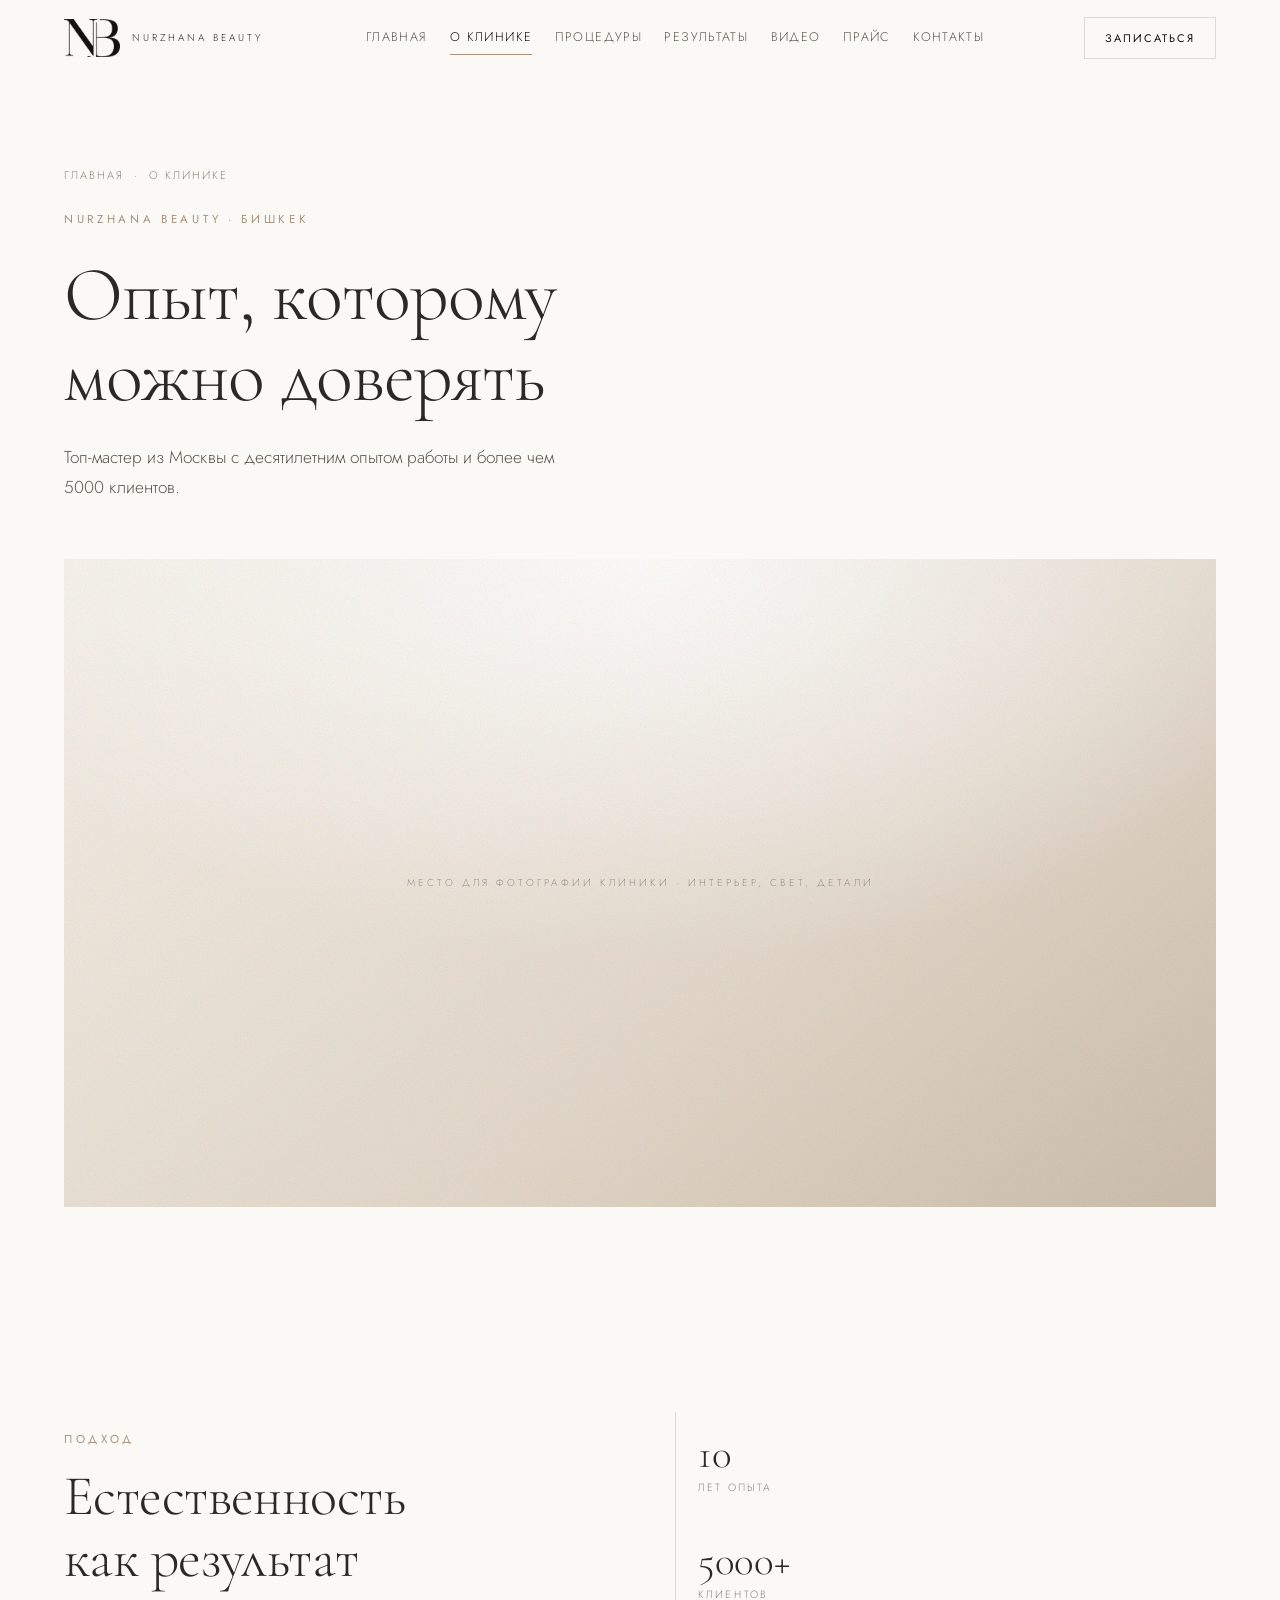
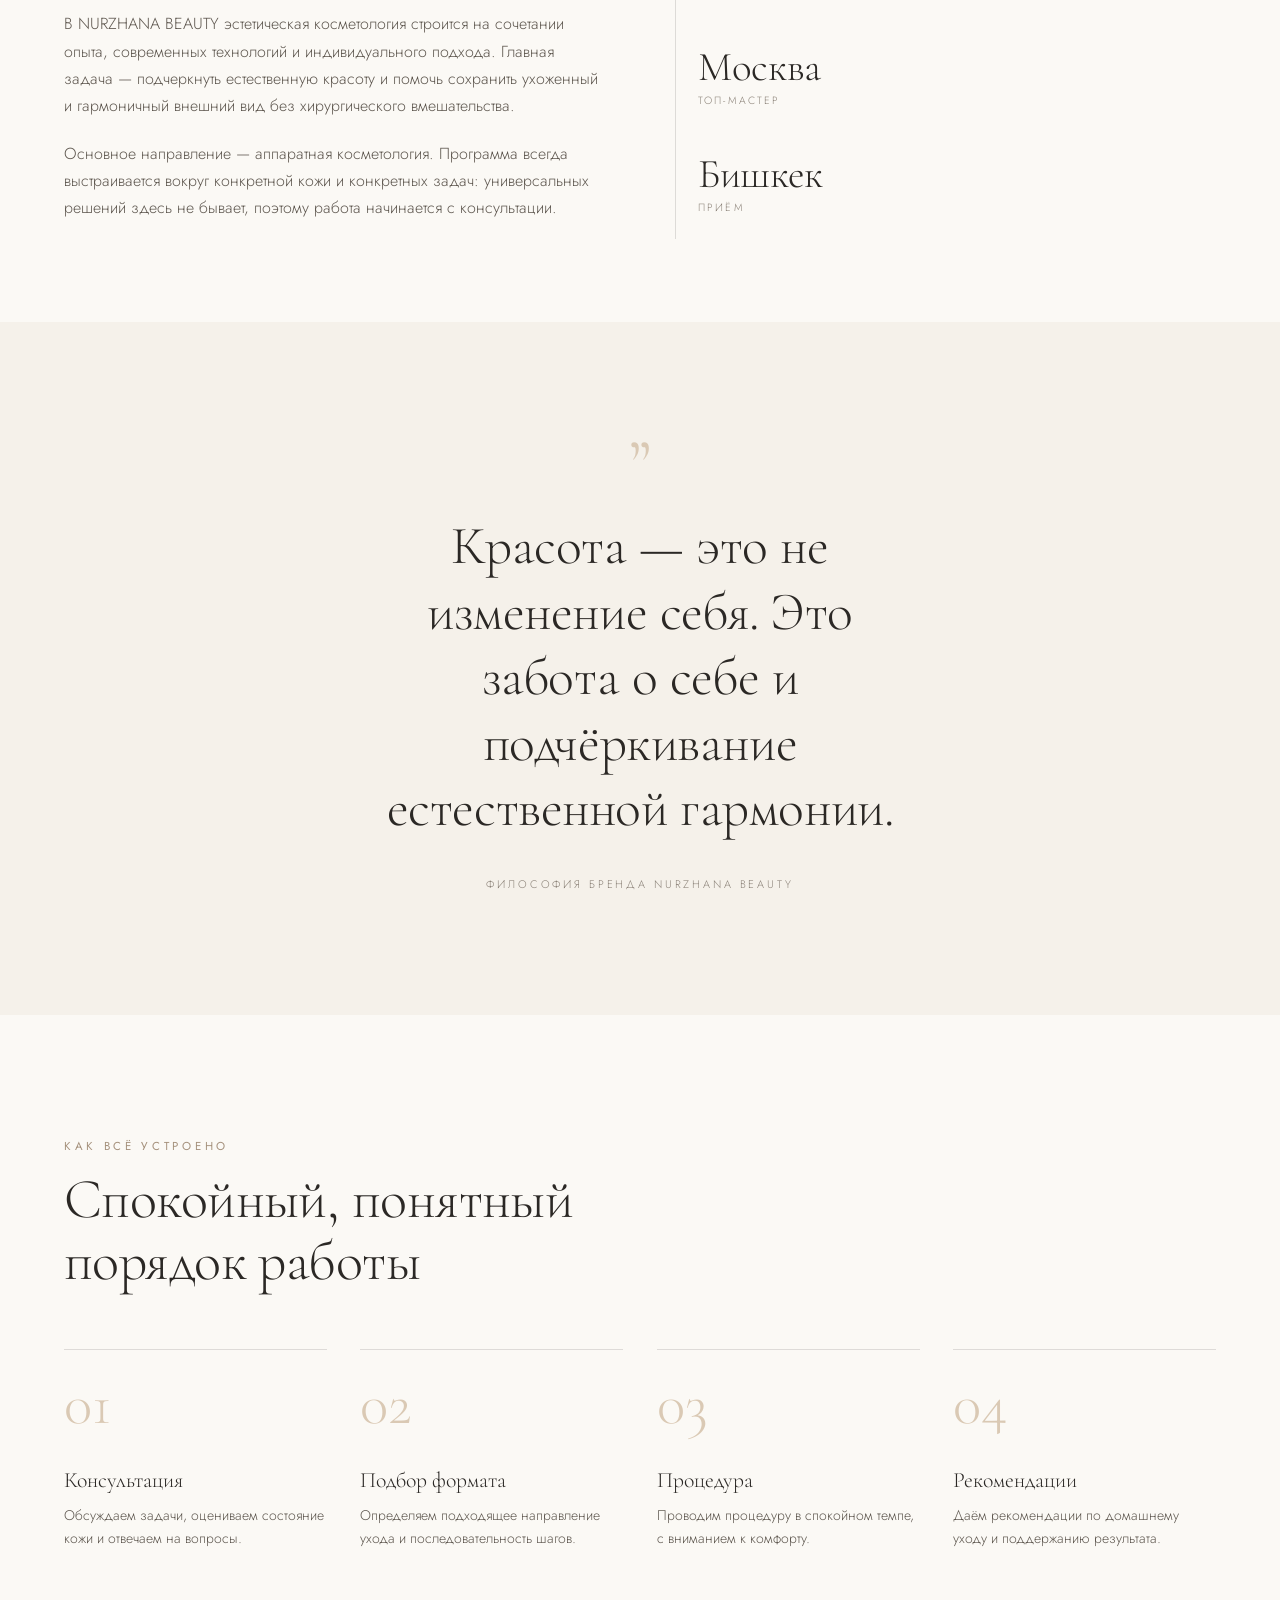
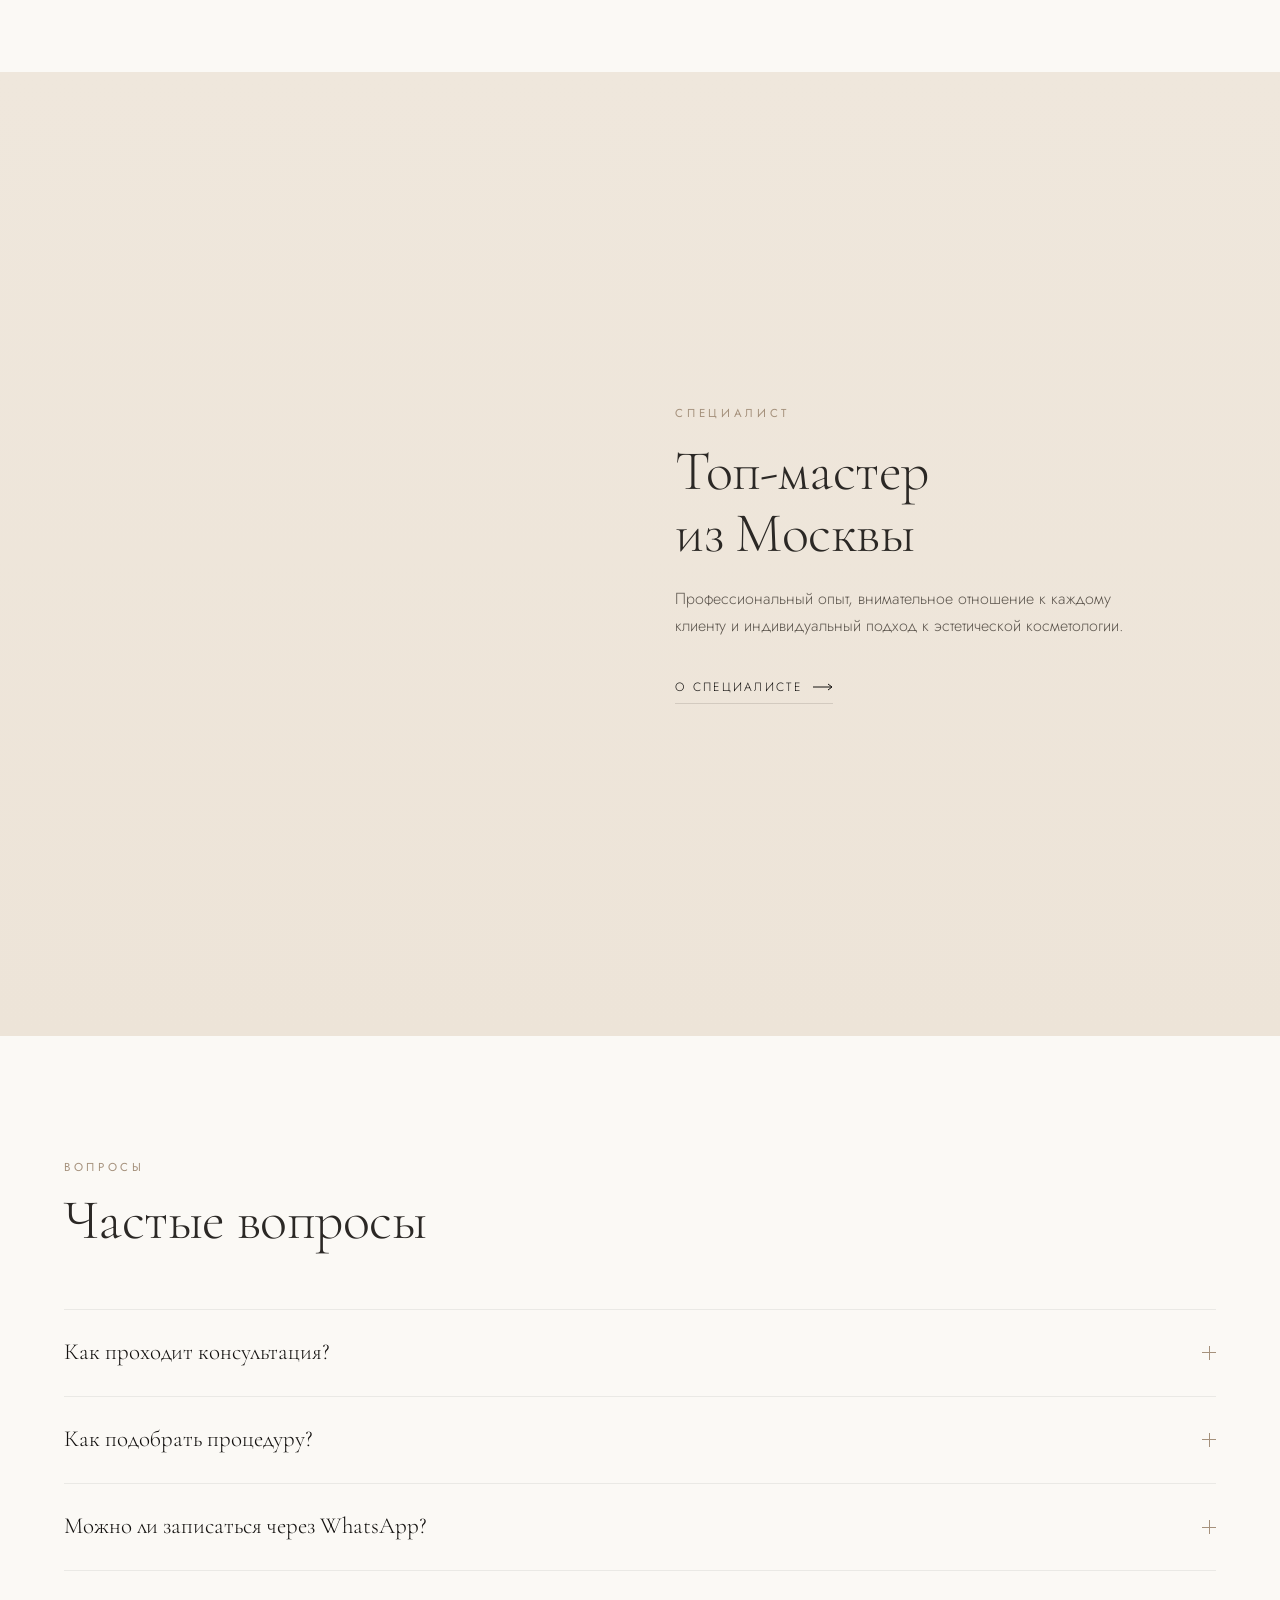
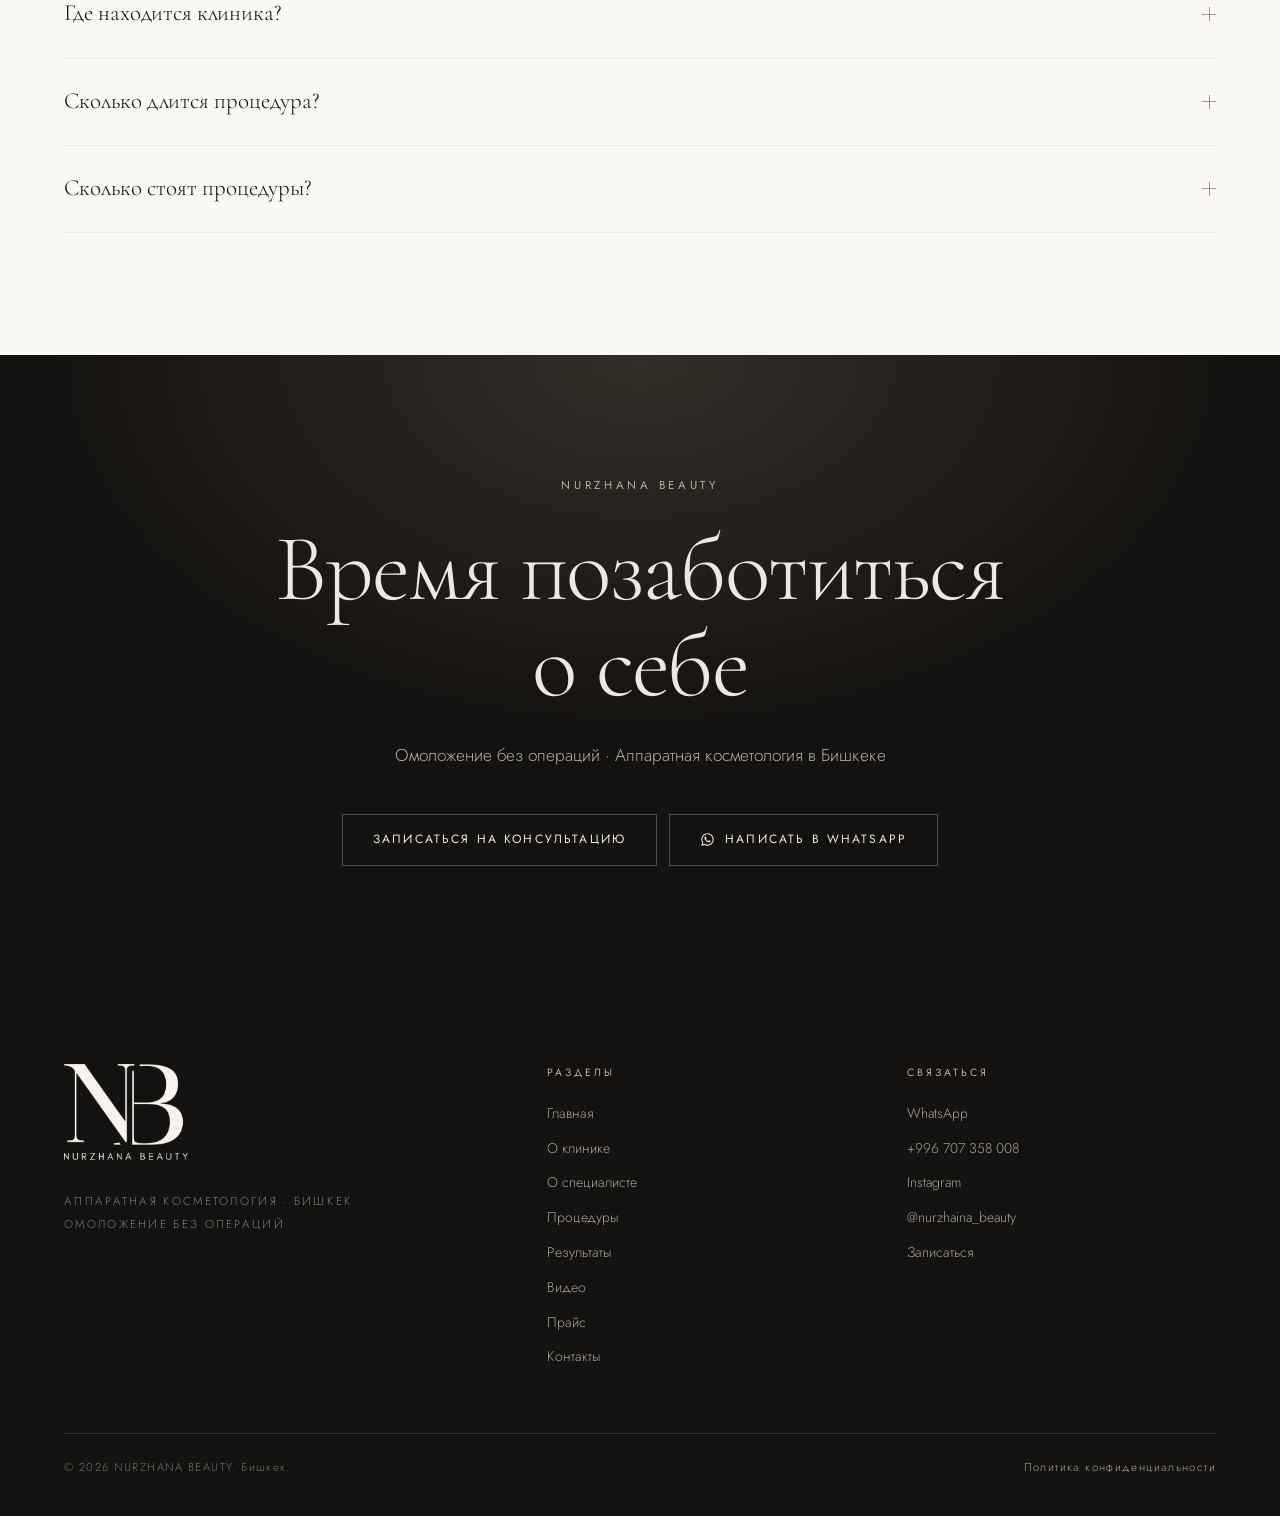
==== commit c0d8f159: "Облегчил логотип в подвале Полный знак отдавался в 560 px при отображении в 124 px и весил 133 КБ. У" ====
--- a/about.html
+++ b/about.html
@@ -258,7 +258,7 @@
     <div class="footer-grid">
       <div>
         <a class="logo logo--full" href="index.html" aria-label="NURZHANA BEAUTY — на главную">
-          <img class="logo__full" src="assets/img/logo-full-light.png" alt="NURZHANA BEAUTY" width="124" height="96"
+          <img class="logo__full" src="assets/img/logo-full-light.png" alt="NURZHANA BEAUTY" width="124" height="96" loading="lazy" decoding="async"
                onerror="document.documentElement.classList.add('no-logo-img');this.remove()">
           <span class="logo__mono" aria-hidden="true">NB</span>
           <span class="logo__word">Nurzhana Beauty</span>
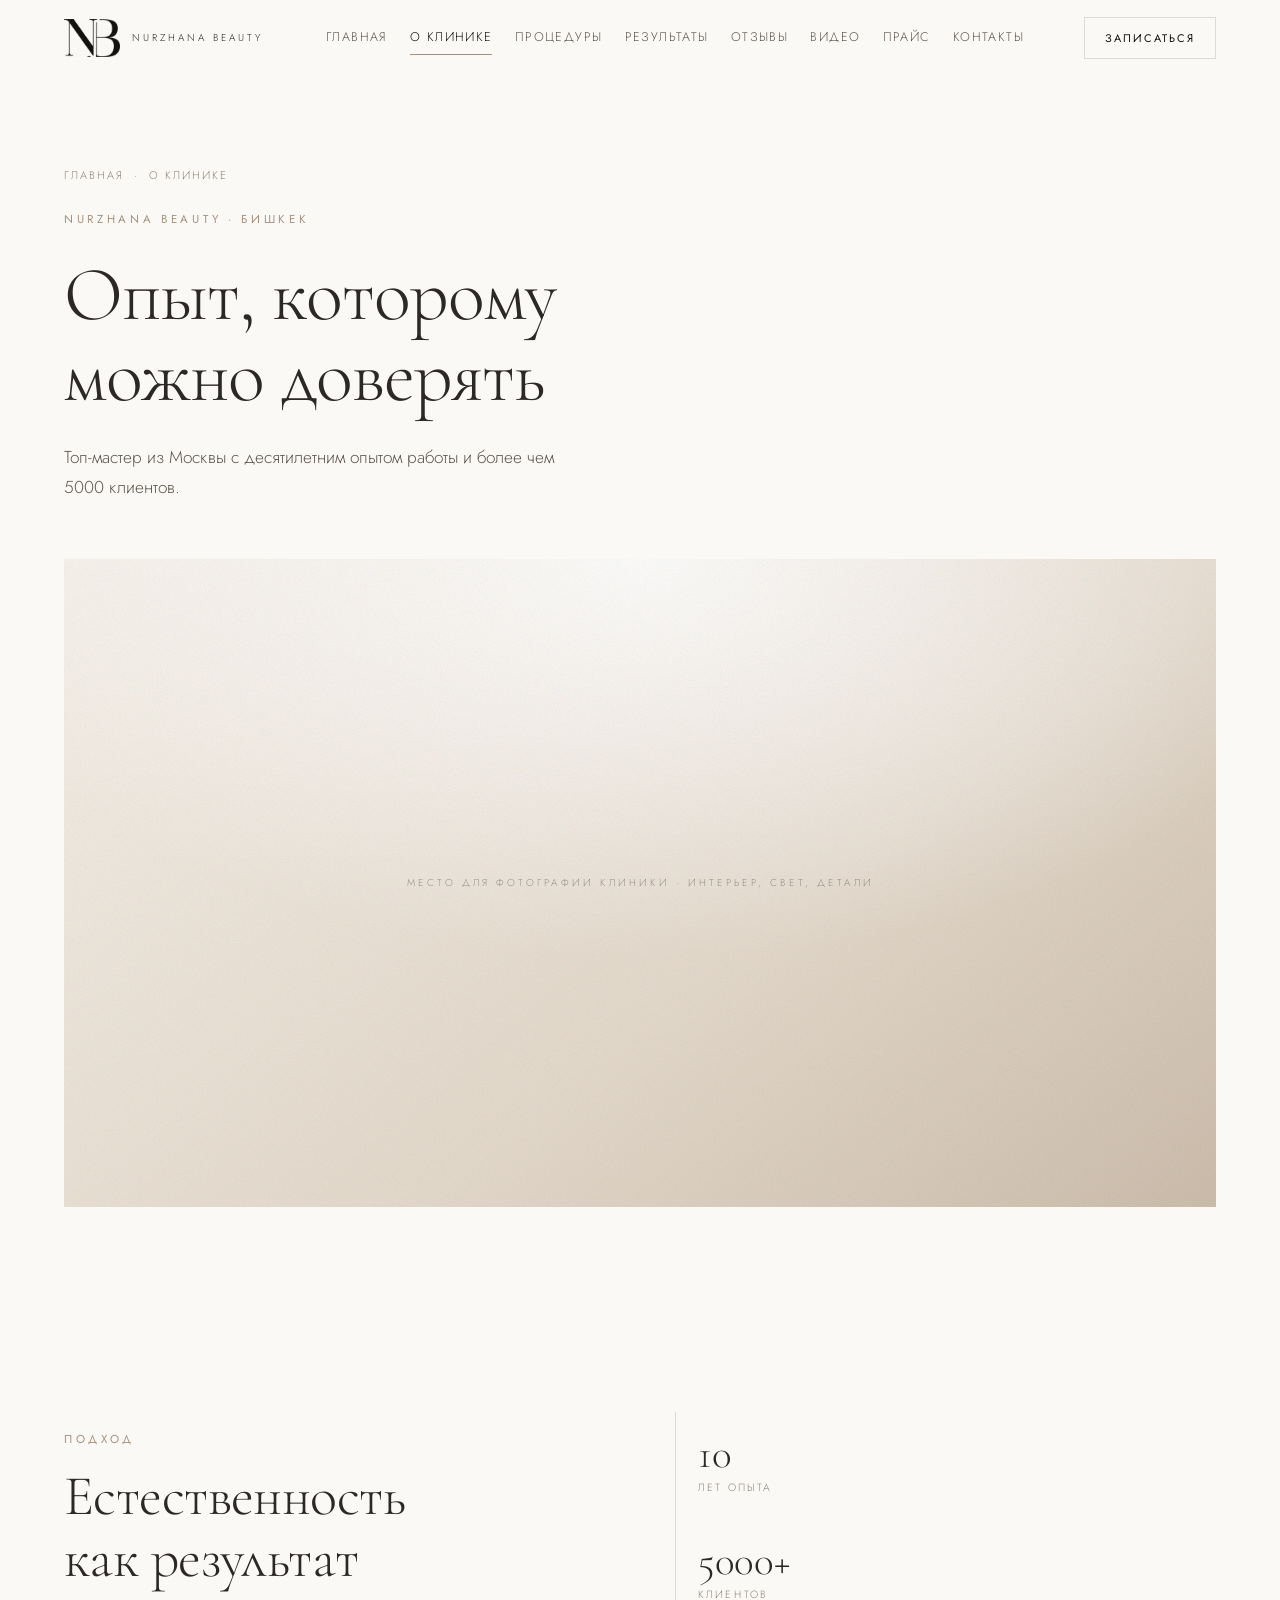
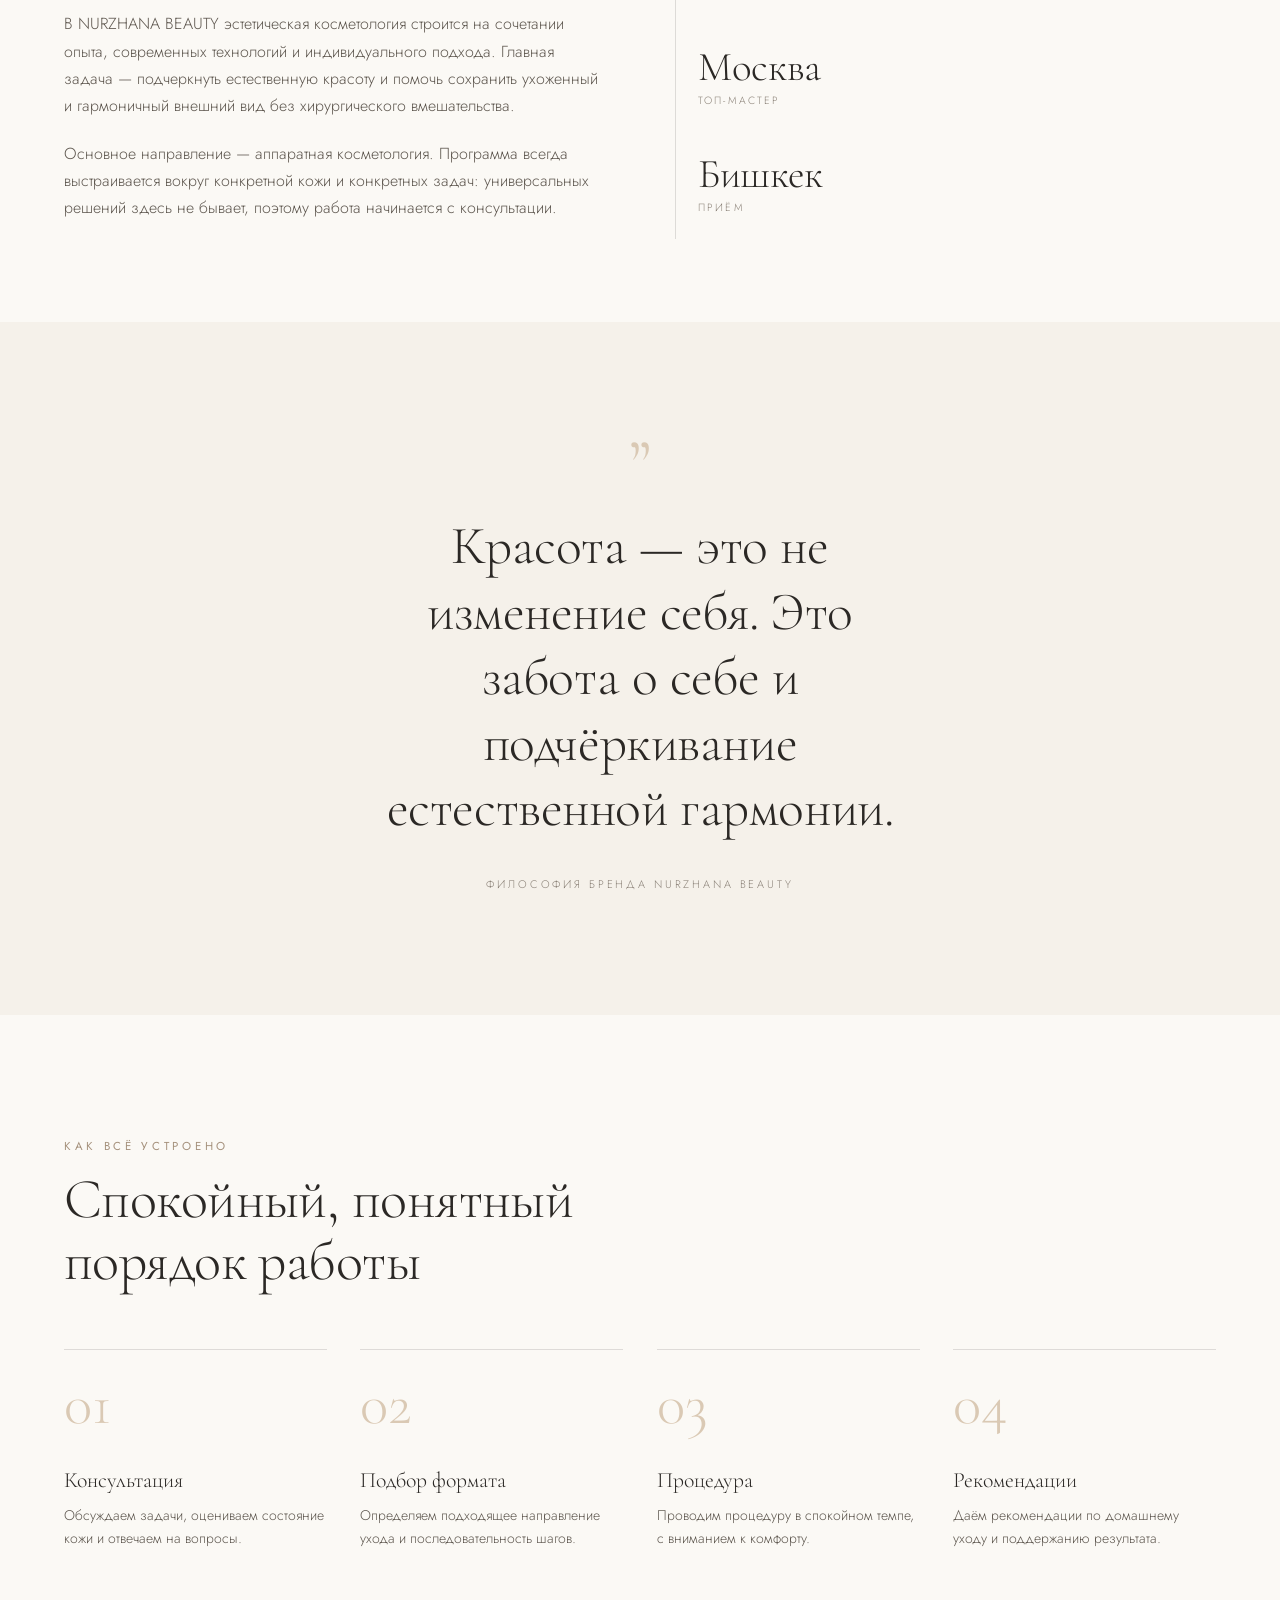
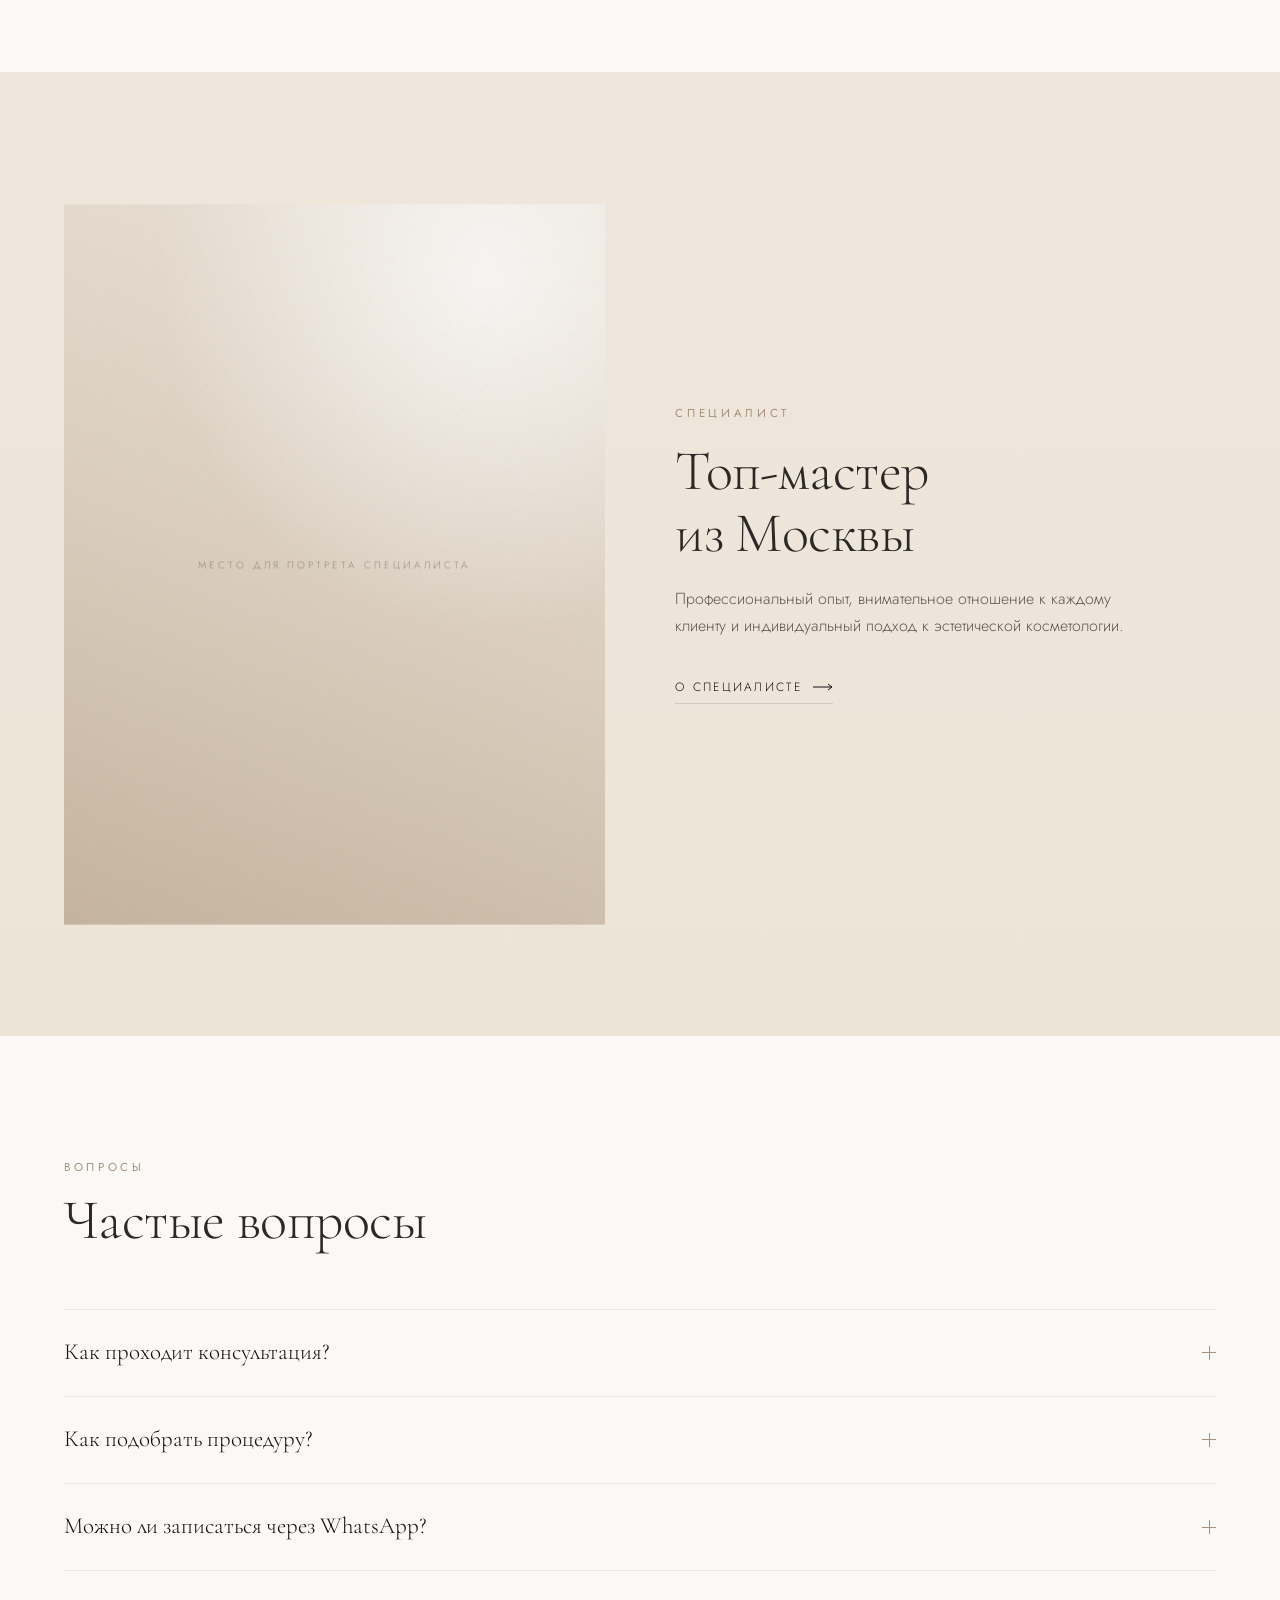
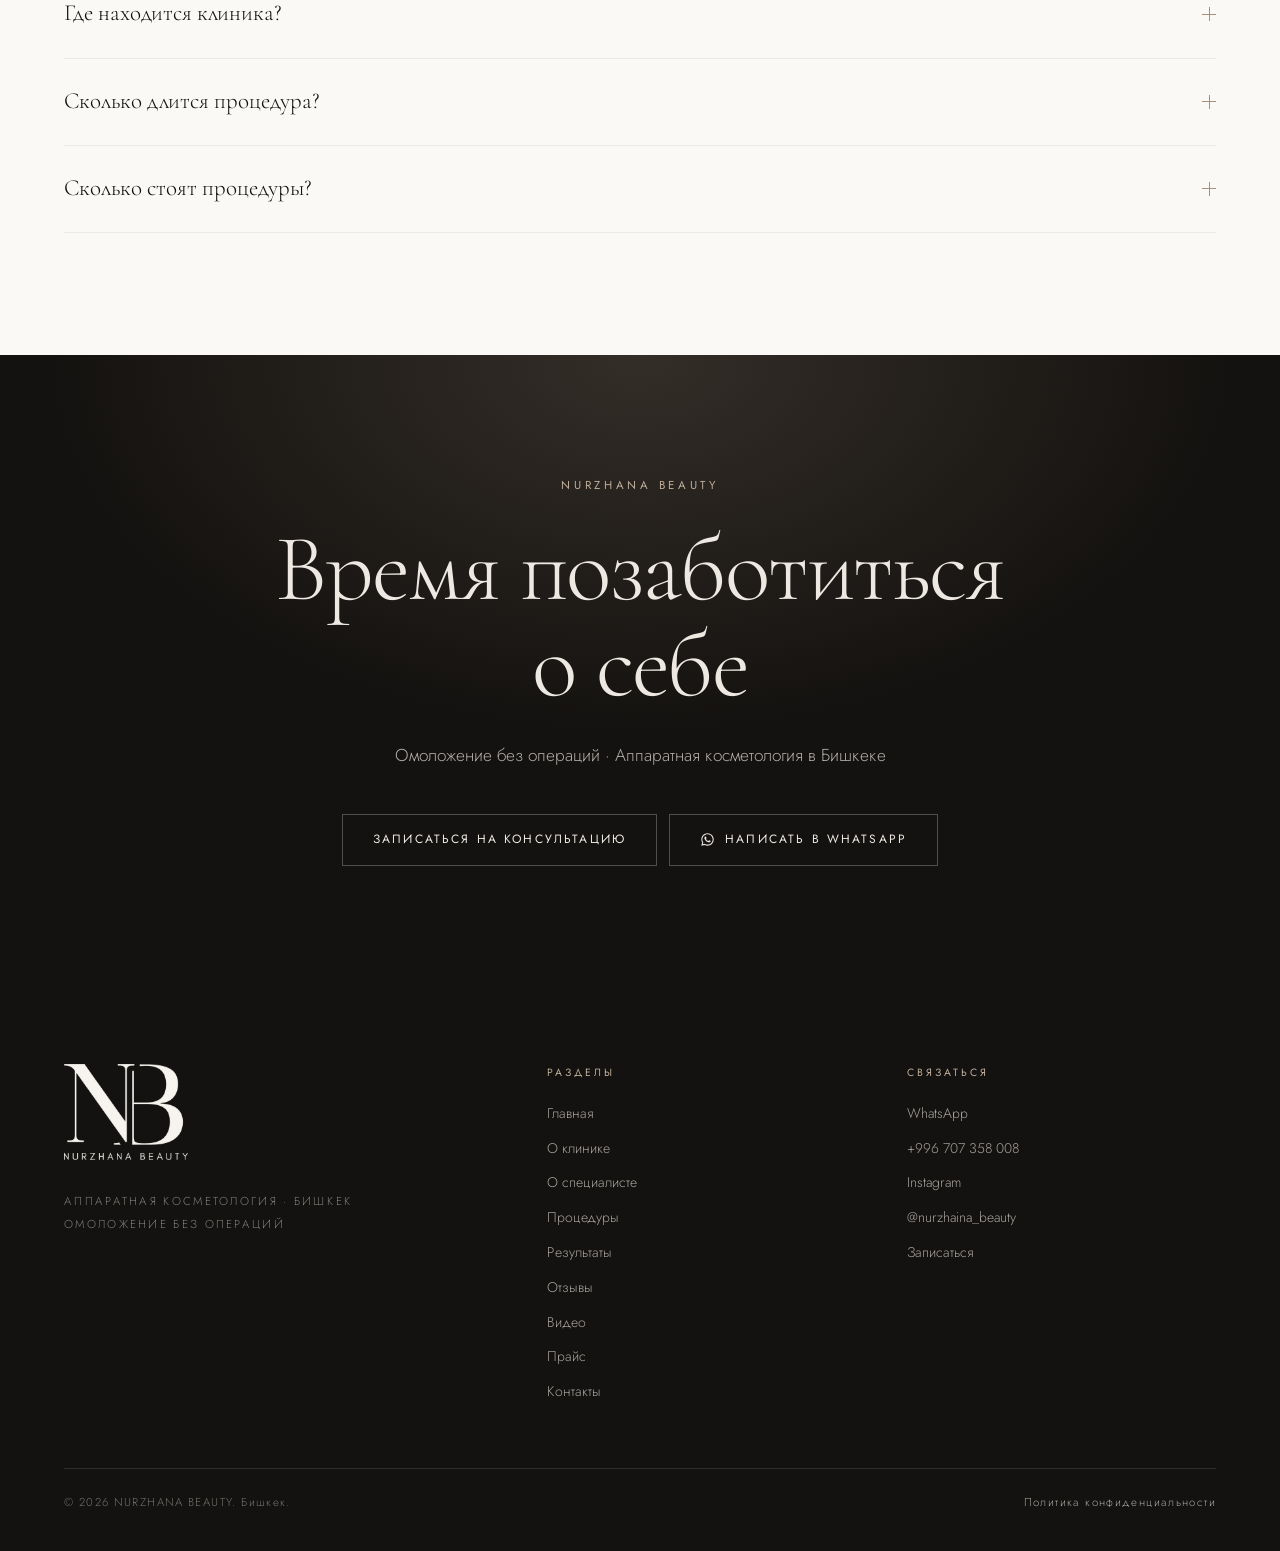
==== commit 18ad0213: "Отзывы, видео о специалисте, реальный прайс и карта Наполнение сайта реальными данными клиники:  - С" ====
--- a/about.html
+++ b/about.html
@@ -42,6 +42,7 @@
       <a href="about.html">О клинике</a>
       <a href="procedures.html">Процедуры</a>
       <a href="results.html">Результаты</a>
+      <a href="reviews.html">Отзывы</a>
       <a href="video.html">Видео</a>
       <a href="price.html">Прайс</a>
       <a href="contacts.html">Контакты</a>
@@ -61,6 +62,7 @@
     <a href="about.html">О клинике</a>
     <a href="procedures.html">Процедуры</a>
     <a href="results.html">Результаты</a>
+    <a href="reviews.html">Отзывы</a>
     <a href="video.html">Видео</a>
     <a href="price.html">Прайс</a>
     <a href="contacts.html">Контакты</a>
@@ -274,6 +276,7 @@
           <li><a href="specialist.html">О специалисте</a></li>
           <li><a href="procedures.html">Процедуры</a></li>
           <li><a href="results.html">Результаты</a></li>
+          <li><a href="reviews.html">Отзывы</a></li>
           <li><a href="video.html">Видео</a></li>
           <li><a href="price.html">Прайс</a></li>
           <li><a href="contacts.html">Контакты</a></li>
--- a/assets/css/style.css
+++ b/assets/css/style.css
@@ -388,6 +388,56 @@
 .reel__cap b{display:block;font-family:var(--serif);font-size:18px;font-weight:300;line-height:1.3}
 .reel__cap span{font-size:10px;letter-spacing:.22em;text-transform:uppercase;opacity:.7}
 
+/* ---------- reviews ---------- */
+.reviews{display:grid;grid-template-columns:repeat(3,1fr);gap:clamp(16px,2vw,30px)}
+.reviews--2{grid-template-columns:repeat(2,1fr)}
+.review{
+  display:flex;flex-direction:column;
+  background:var(--warm-white);border:1px solid var(--line-soft);
+  padding:clamp(24px,2.6vw,36px);position:relative
+}
+.review::before{
+  content:"\201C";position:absolute;top:clamp(6px,1vw,14px);right:clamp(16px,2vw,26px);
+  font-family:var(--serif);font-size:clamp(56px,6vw,84px);line-height:1;color:var(--champagne);opacity:.5
+}
+.review__stars{color:var(--taupe);margin-bottom:18px;display:inline-flex}
+.review__text{
+  font-family:var(--serif);font-weight:300;
+  font-size:clamp(17px,1.5vw,21px);line-height:1.5;letter-spacing:-.005em;color:var(--text);
+  flex:1
+}
+.review__by{
+  margin-top:clamp(20px,2.4vw,28px);padding-top:16px;border-top:1px solid var(--line-soft);
+  display:flex;align-items:baseline;justify-content:space-between;gap:14px;flex-wrap:wrap
+}
+.review__author{font-size:12px;letter-spacing:.14em;text-transform:uppercase;color:var(--text-2)}
+.review__tag{font-size:10.5px;letter-spacing:.16em;text-transform:uppercase;color:var(--text-3)}
+.review-videos{display:grid;grid-template-columns:repeat(4,1fr);gap:clamp(12px,1.6vw,24px)}
+.review-videos--2{grid-template-columns:repeat(2,1fr);max-width:640px}
+.sec--milk .review{background:var(--ivory)}
+
+/* ---------- map ---------- */
+.map{position:relative;overflow:hidden;border:1px solid var(--line-soft);background:var(--warm-white)}
+.map__canvas{display:block;width:100%;height:100%;min-height:clamp(300px,40vw,470px)}
+.map__pin{
+  position:absolute;left:50%;top:50%;transform:translate(-50%,-100%);z-index:2;pointer-events:none;
+  display:flex;flex-direction:column;align-items:center;filter:drop-shadow(0 8px 16px rgba(43,40,37,.28))
+}
+.map__pin svg{width:46px;height:auto;display:block}
+.map__pulse{
+  position:absolute;left:50%;top:50%;width:20px;height:20px;border-radius:50%;transform:translate(-50%,-50%);
+  background:rgba(165,145,124,.4);z-index:1;pointer-events:none;animation:pinpulse 2.6s var(--ease-out) infinite
+}
+@keyframes pinpulse{0%{box-shadow:0 0 0 0 rgba(165,145,124,.36)}70%{box-shadow:0 0 0 26px rgba(165,145,124,0)}100%{box-shadow:0 0 0 0 rgba(165,145,124,0)}}
+@media (prefers-reduced-motion:reduce){.map__pulse{animation:none}}
+.map__badge{
+  position:absolute;left:clamp(14px,2vw,24px);bottom:clamp(14px,2vw,24px);z-index:2;
+  background:rgba(251,249,245,.94);-webkit-backdrop-filter:blur(10px);backdrop-filter:blur(10px);
+  border:1px solid var(--line-soft);padding:14px 20px;max-width:280px
+}
+.map__badge b{display:block;font-family:var(--serif);font-weight:300;font-size:19px;line-height:1.2;margin-bottom:4px}
+.map__badge span{font-size:11px;letter-spacing:.16em;text-transform:uppercase;color:var(--text-3)}
+
 /* ---------- accordion ---------- */
 .acc{border-top:1px solid var(--line-soft)}
 .acc__i{border-bottom:1px solid var(--line-soft)}
@@ -428,6 +478,8 @@
 .price-row__m{font-size:12px;letter-spacing:.14em;text-transform:uppercase;color:var(--text-3)}
 .price-row__p{font-family:var(--serif);font-size:clamp(17px,1.5vw,21px);font-weight:300}
 .price-row__p em{font-style:normal;font-family:var(--sans);font-size:12px;letter-spacing:.14em;text-transform:uppercase;color:var(--text-3)}
+.pricecols{display:grid;grid-template-columns:1fr 1fr;gap:0 clamp(36px,5vw,80px);margin-top:8px}
+@media (max-width:760px){.pricecols{grid-template-columns:1fr;gap:0}}
 .price-note{
   margin-top:clamp(32px,4vw,56px);padding:clamp(22px,2.6vw,32px);
   background:var(--warm-white);border:1px solid var(--line-soft);
@@ -621,6 +673,8 @@
 @media (max-width:1180px){
   .why{grid-template-columns:repeat(2,1fr);row-gap:clamp(30px,4vw,52px)}
   .reels{grid-template-columns:repeat(2,1fr)}
+  .reviews{grid-template-columns:repeat(2,1fr)}
+  .review-videos{grid-template-columns:repeat(2,1fr)}
   .price-row{grid-template-columns:minmax(0,1.3fr) minmax(0,1.2fr) 120px}
   .price-row__cta{grid-column:1/-1;justify-self:start}
 }
@@ -673,8 +727,12 @@
   .lb__nav--p{left:calc(50% - 48px)}
   .lb__nav--n{right:calc(50% - 48px)}
 }
+@media (max-width:640px){
+  .reviews,.reviews--2{grid-template-columns:1fr}
+}
 @media (max-width:560px){
   .cards,.cards--2{grid-template-columns:1fr}
+  .review-videos{grid-template-columns:1fr 1fr}
   .cards--stagger .card:nth-child(2n){margin-top:0}
   .gal,.reels,.ig{grid-template-columns:1fr}
   .ig__i:nth-child(n){grid-column:span 1}
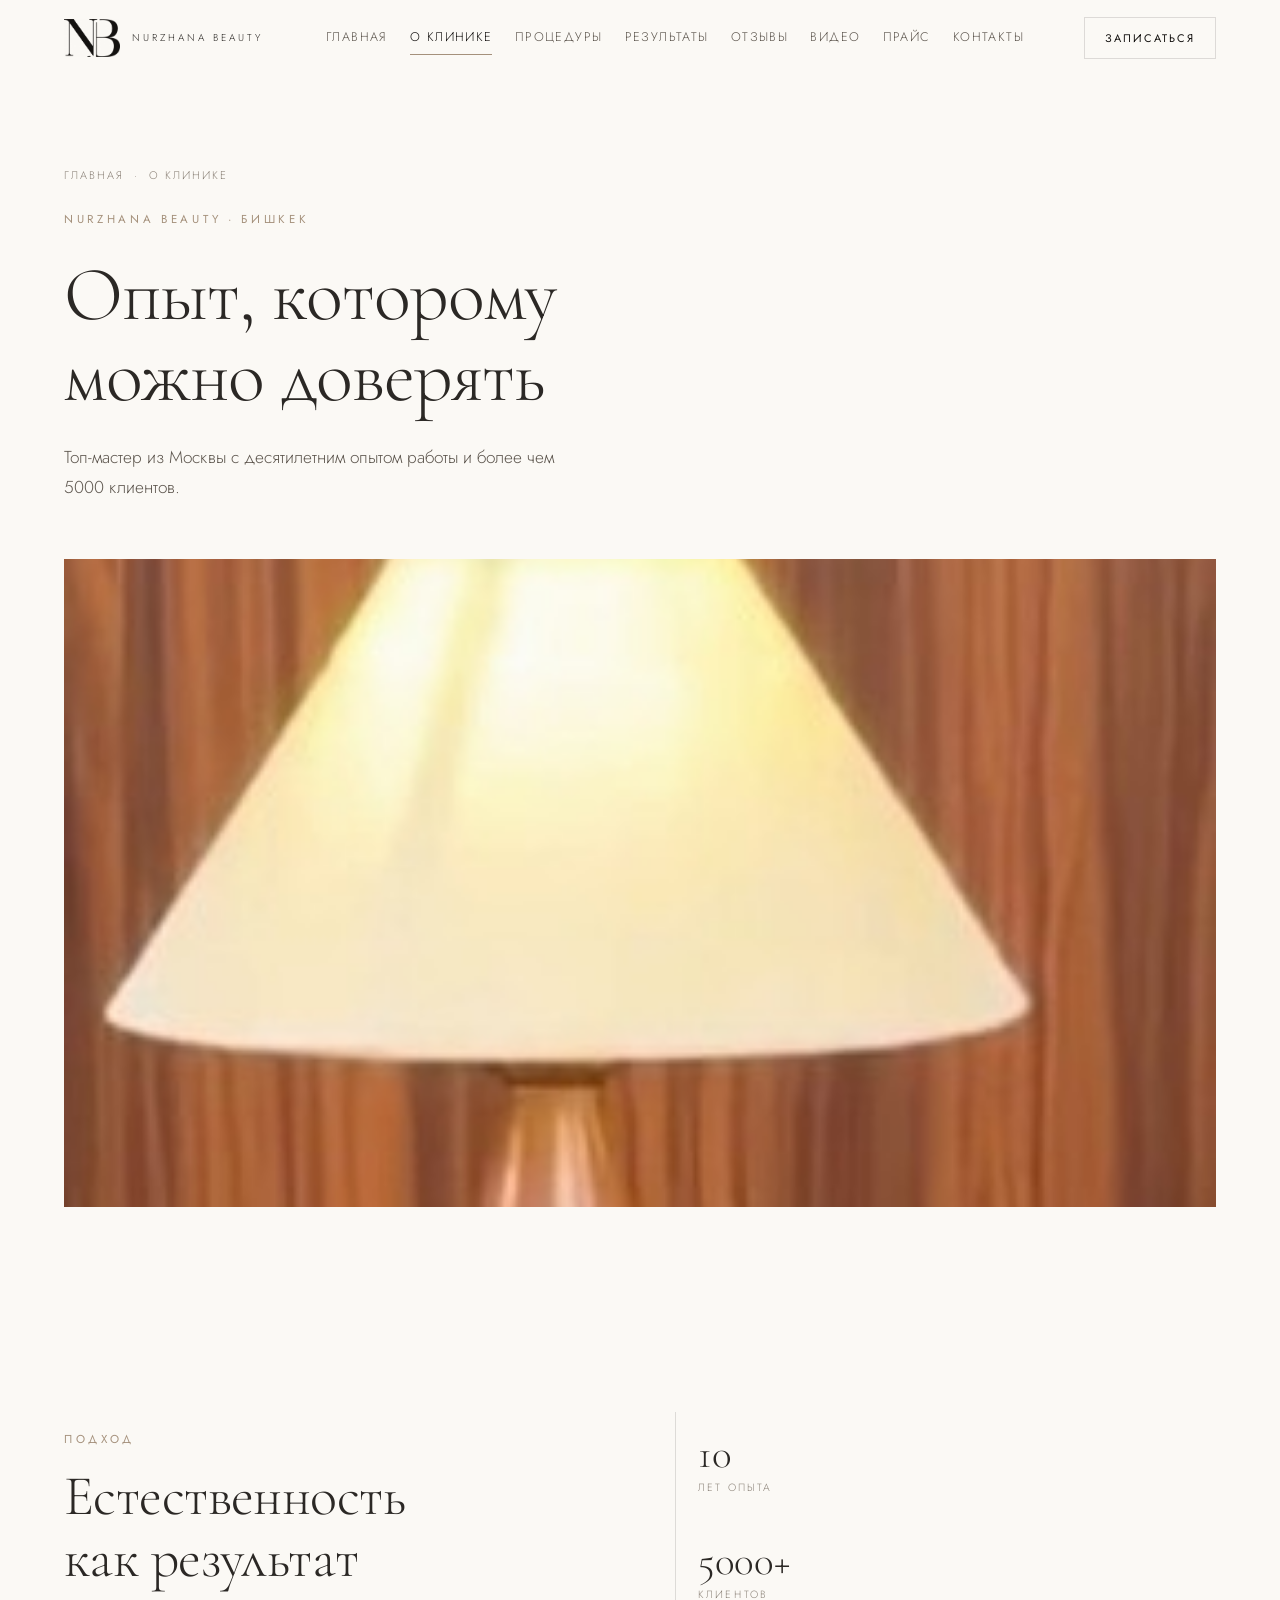
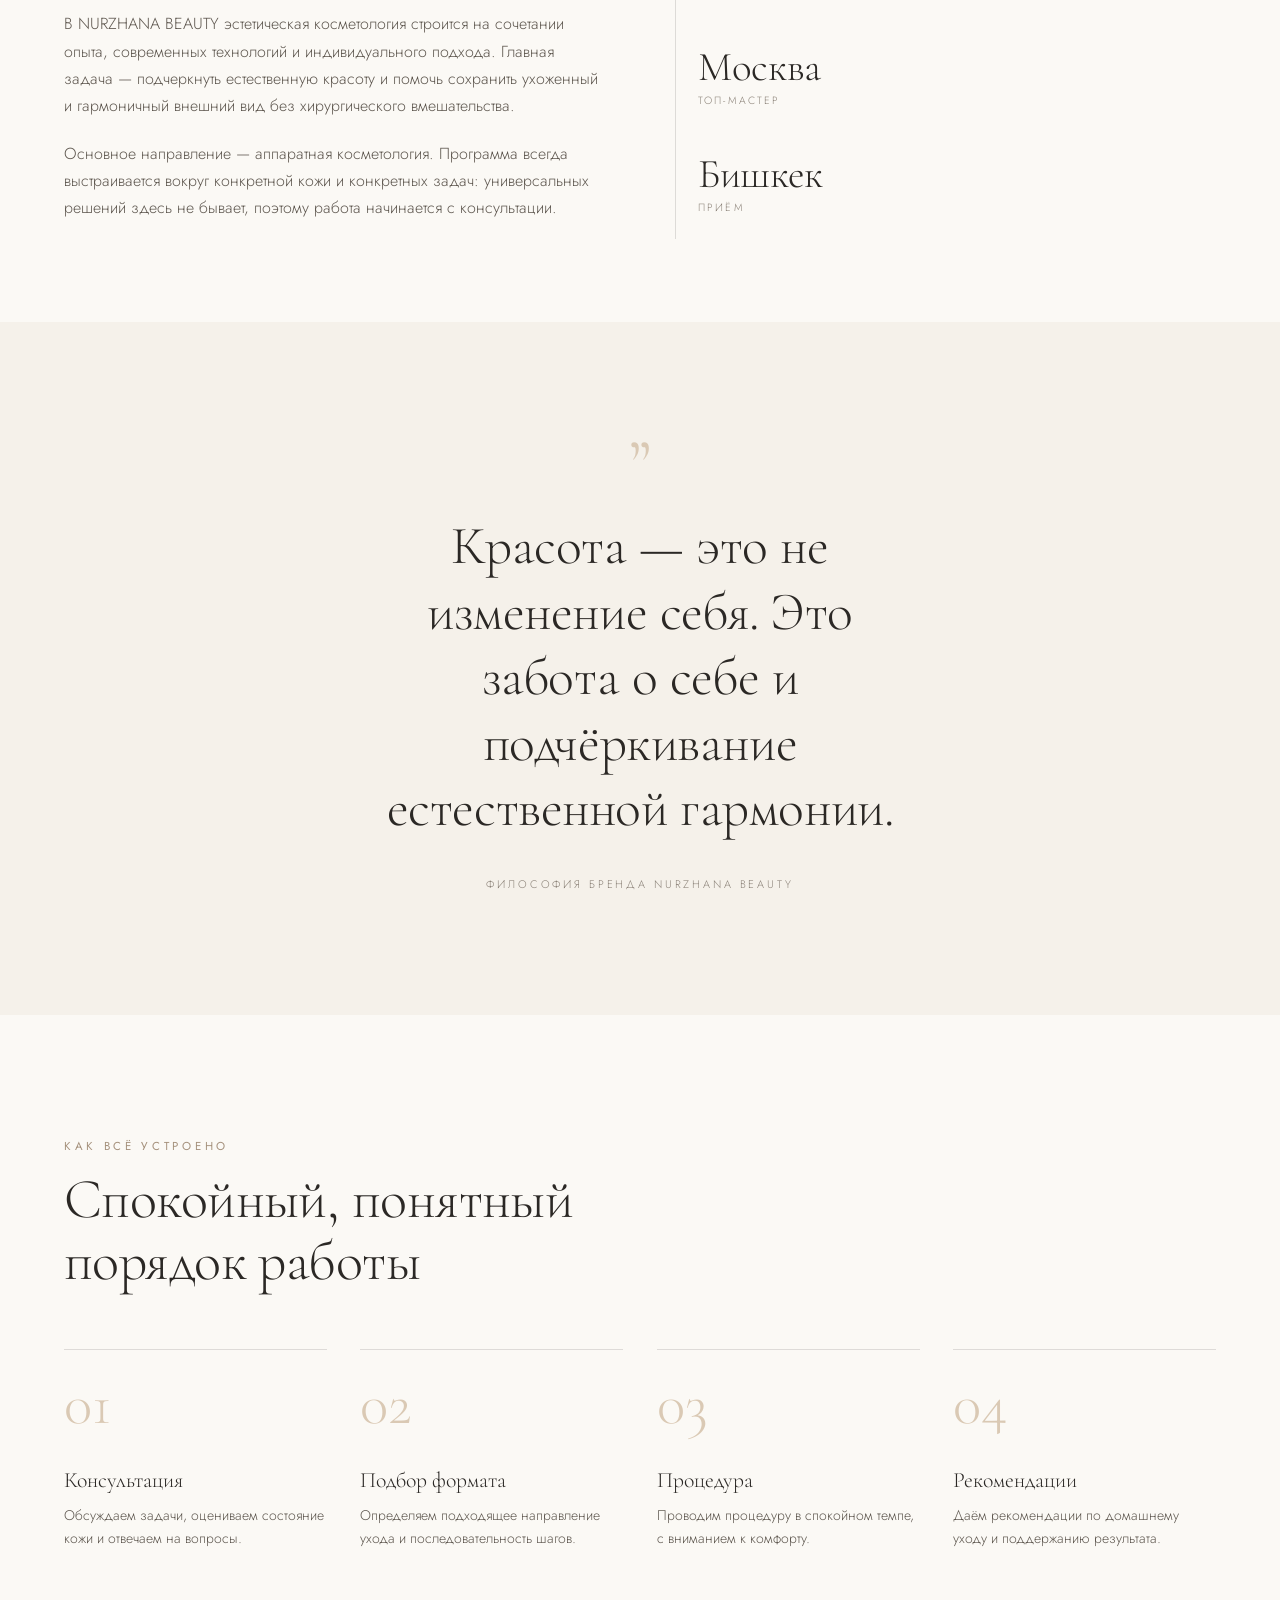
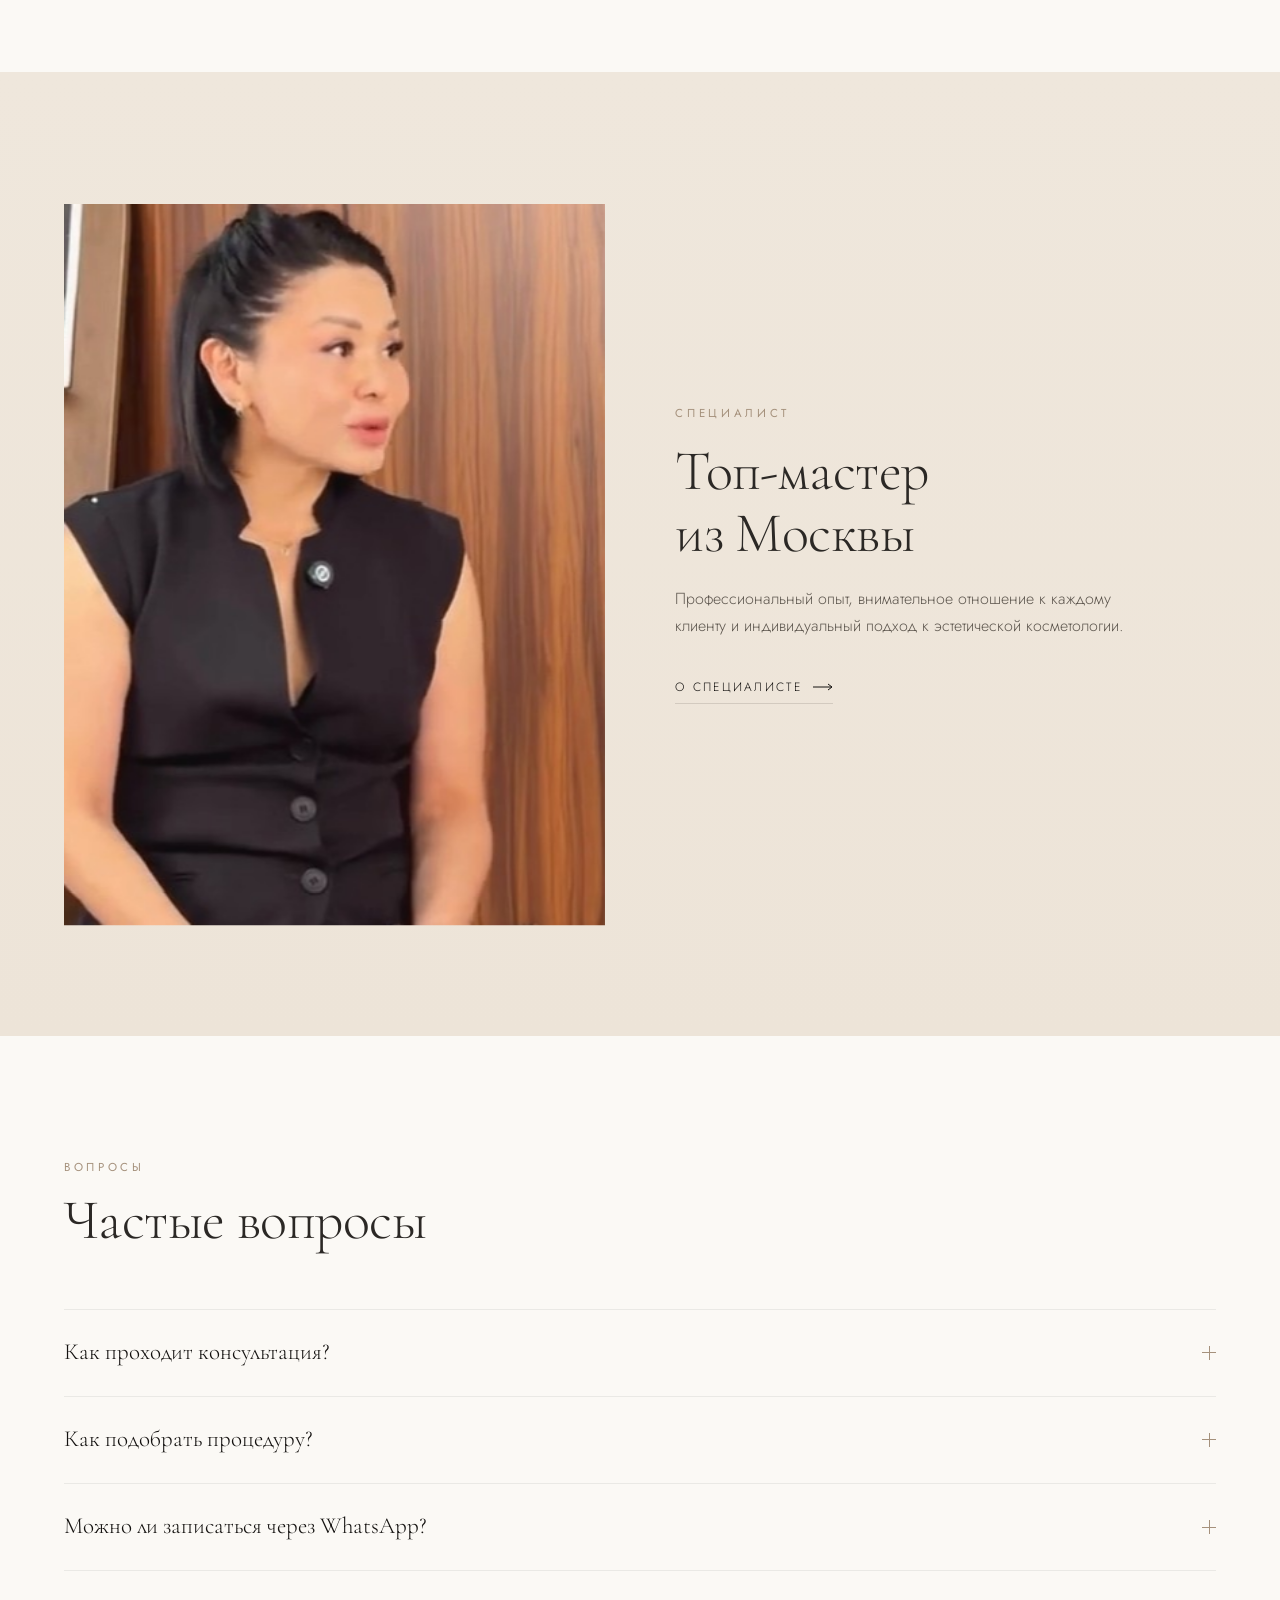
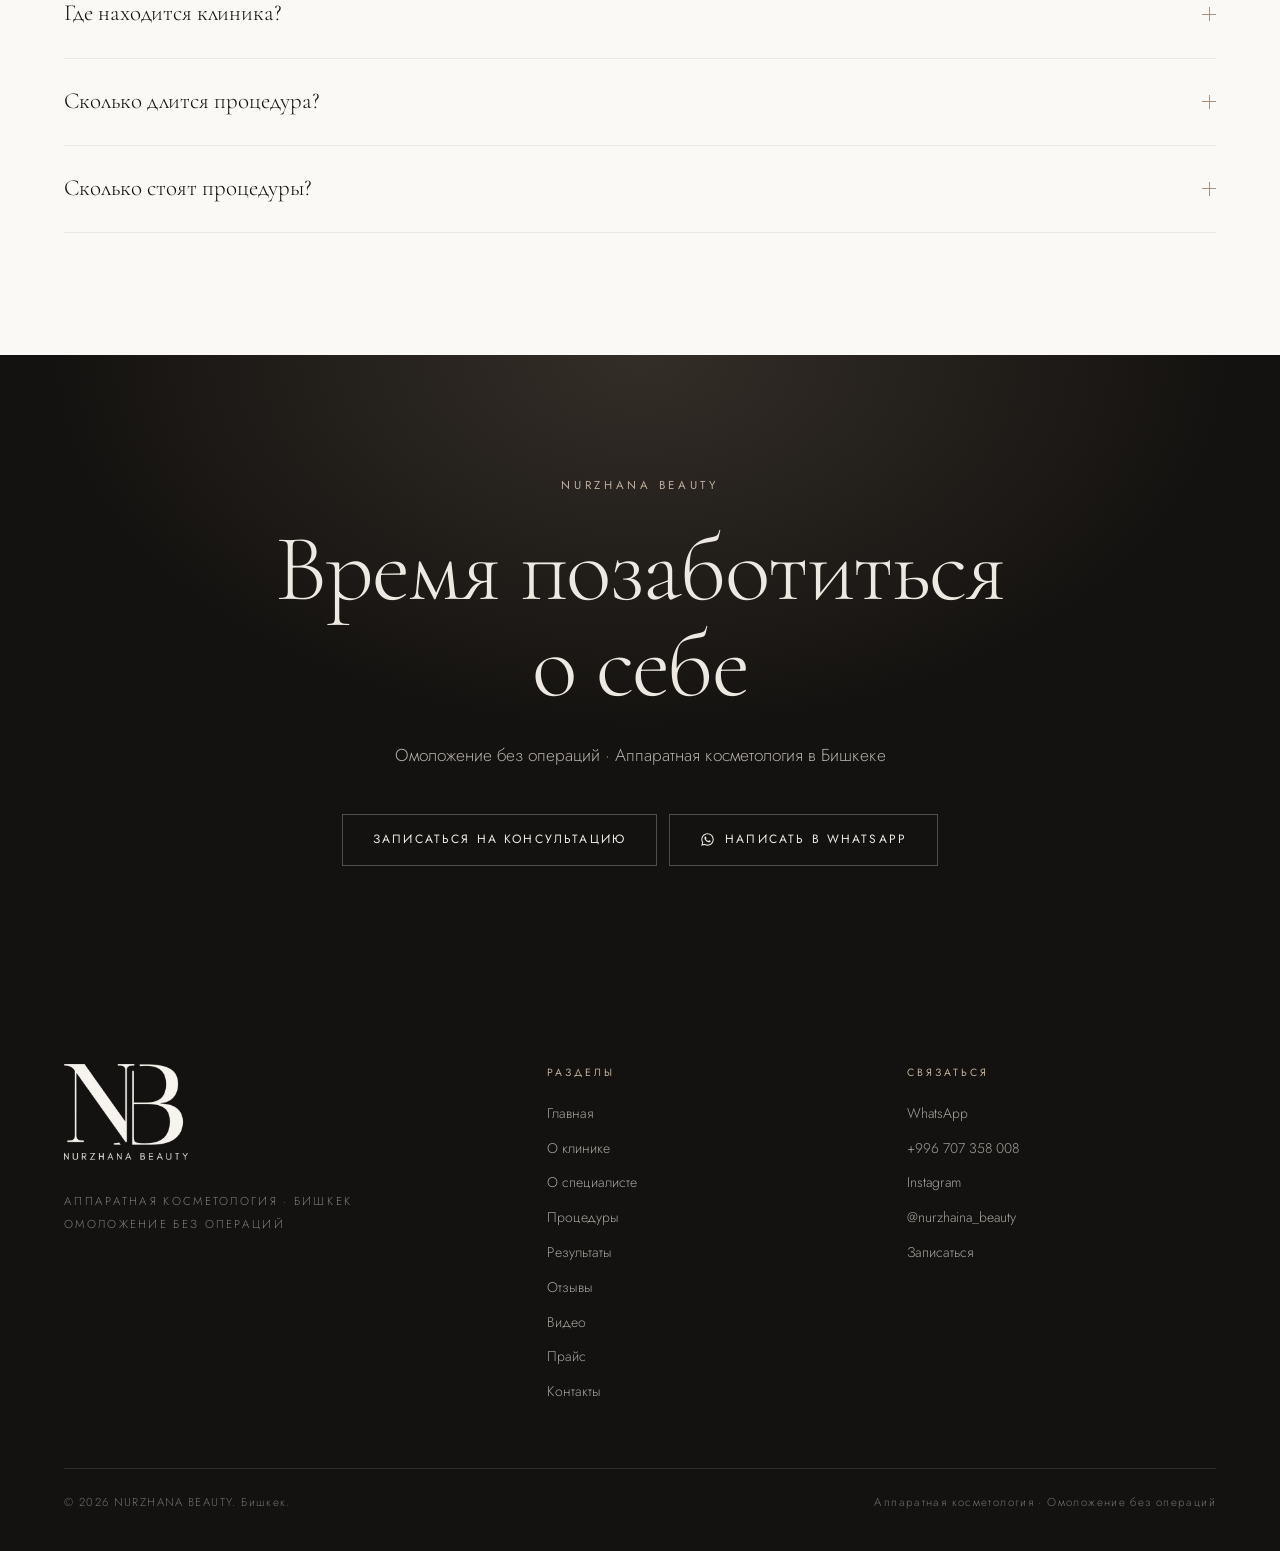
==== commit fa7449eb: "Мобайл-ферст: фото, слайд-шоу отзывов, запись через WhatsApp/Instagram - Главное фото heroes/секций " ====
--- a/about.html
+++ b/about.html
@@ -117,7 +117,7 @@
 
   <section class="wrap" style="padding-bottom:var(--sec)">
     <div class="ratio r-16-9" data-reveal="img">
-      <div class="ph ph--c"><span class="ph__label">Место для фотографии клиники · интерьер, свет, детали</span></div>
+      <img src="assets/img/detail.jpg" alt="Атмосфера кабинета NURZHANA BEAUTY" loading="lazy" decoding="async">
     </div>
   </section>
 
@@ -197,7 +197,7 @@
         </div>
         <div class="split__media">
           <div class="ratio r-3-4" data-reveal="img" data-parallax="4">
-            <div class="ph ph--b"><span class="ph__label">Место для портрета специалиста</span></div>
+            <img src="assets/img/specialist.jpg" alt="Нуржана на приёме" loading="lazy" decoding="async">
           </div>
         </div>
       </div>
@@ -297,7 +297,7 @@
 
     <div class="footer-bot">
       <span>© <span data-year>2026</span> NURZHANA BEAUTY. Бишкек.</span>
-      <a href="privacy.html">Политика конфиденциальности</a>
+      <span>Аппаратная косметология · Омоложение без операций</span>
     </div>
   </div>
 </footer>
--- a/assets/css/style.css
+++ b/assets/css/style.css
@@ -415,6 +415,49 @@
 .review-videos{display:grid;grid-template-columns:repeat(4,1fr);gap:clamp(12px,1.6vw,24px)}
 .review-videos--2{grid-template-columns:repeat(2,1fr);max-width:640px}
 .sec--milk .review{background:var(--ivory)}
+
+/* ---------- reviews carousel (свайп фото+видео) ---------- */
+.rev-carousel{position:relative}
+.rev-carousel__track{
+  display:flex;gap:clamp(12px,2vw,20px);
+  overflow-x:auto;scroll-snap-type:x mandatory;
+  -webkit-overflow-scrolling:touch;scrollbar-width:none;
+  padding:4px 0 6px;scroll-padding-inline:var(--gut)
+}
+.rev-carousel__track::-webkit-scrollbar{display:none}
+.rev-slide{
+  flex:0 0 auto;width:min(78vw,320px);scroll-snap-align:center;
+  border:0;padding:0;margin:0;background:none;cursor:pointer;position:relative;display:block;text-align:left
+}
+.rev-slide > .ratio{overflow:hidden;border:1px solid var(--line-soft);background:var(--milk)}
+.rev-slide img{transition:transform .8s var(--ease-out)}
+.rev-slide:hover img{transform:scale(1.03)}
+.rev-slide--video .play{width:56px;height:56px}
+.rev-slide__cap{
+  position:absolute;left:12px;right:12px;bottom:12px;z-index:3;color:#F4F0EA;
+  font-size:10.5px;letter-spacing:.14em;text-transform:uppercase;
+  text-shadow:0 1px 8px rgba(0,0,0,.5)
+}
+.rev-carousel__ctrls{display:flex;align-items:center;justify-content:center;gap:16px;margin-top:clamp(18px,2.4vw,26px)}
+.rev-carousel__nav{
+  width:46px;height:46px;border-radius:50%;border:1px solid var(--line);background:none;cursor:pointer;
+  color:var(--ink);display:flex;align-items:center;justify-content:center;flex:none;
+  transition:background .35s var(--ease),border-color .35s var(--ease),opacity .35s var(--ease)
+}
+.sec--ink .rev-carousel__nav{color:#EDE8E1;border-color:rgba(237,232,225,.28)}
+.rev-carousel__nav:hover{border-color:var(--taupe)}
+.rev-carousel__nav:disabled{opacity:.28;cursor:default}
+.rev-carousel__dots{display:flex;align-items:center;gap:8px}
+.rev-carousel__dot{
+  width:7px;height:7px;border-radius:50%;border:0;padding:0;cursor:pointer;
+  background:var(--grey);transition:background .3s var(--ease),transform .3s var(--ease)
+}
+.sec--ink .rev-carousel__dot{background:rgba(237,232,225,.32)}
+.rev-carousel__dot[aria-current="true"]{background:var(--taupe);transform:scale(1.3)}
+.sec--ink .rev-carousel__dot[aria-current="true"]{background:var(--taupe-soft)}
+@media (min-width:900px){
+  .rev-slide{width:300px}
+}
 
 /* ---------- map ---------- */
 .map{position:relative;overflow:hidden;border:1px solid var(--line-soft);background:var(--warm-white)}
